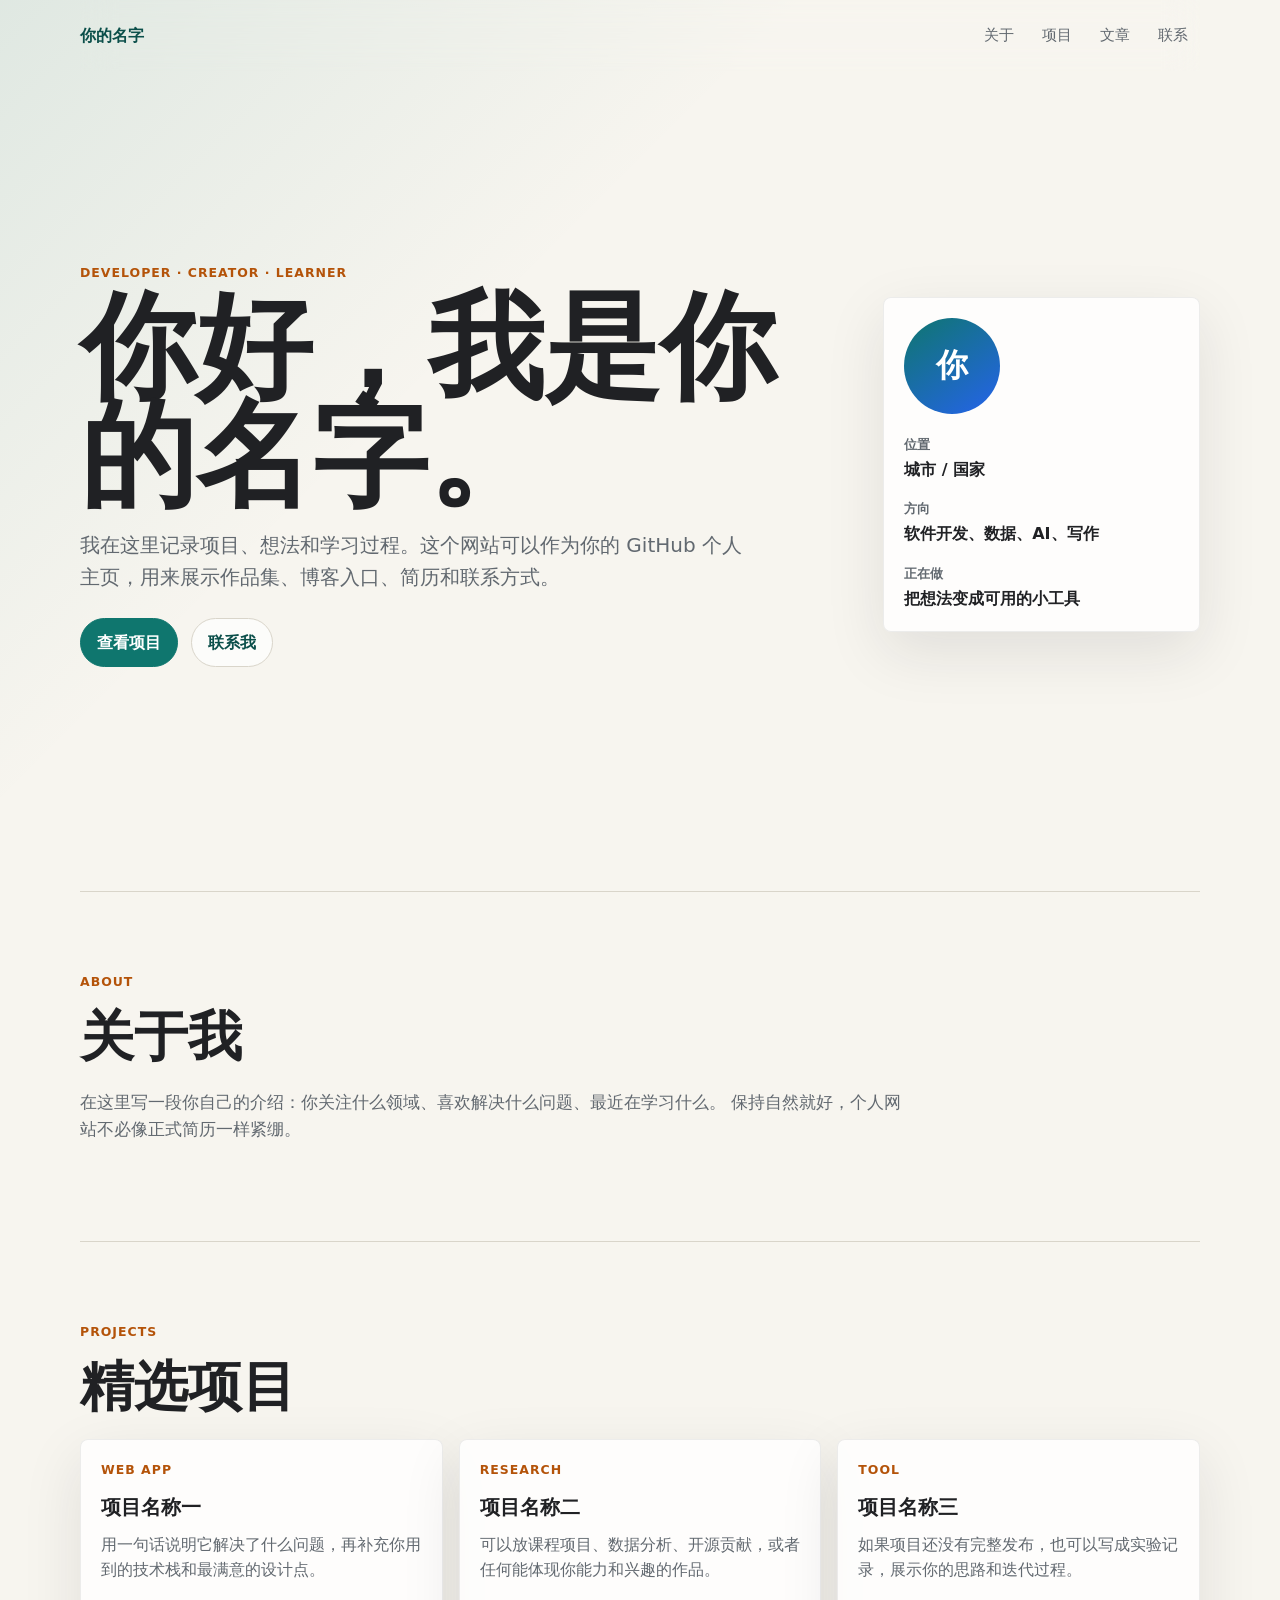
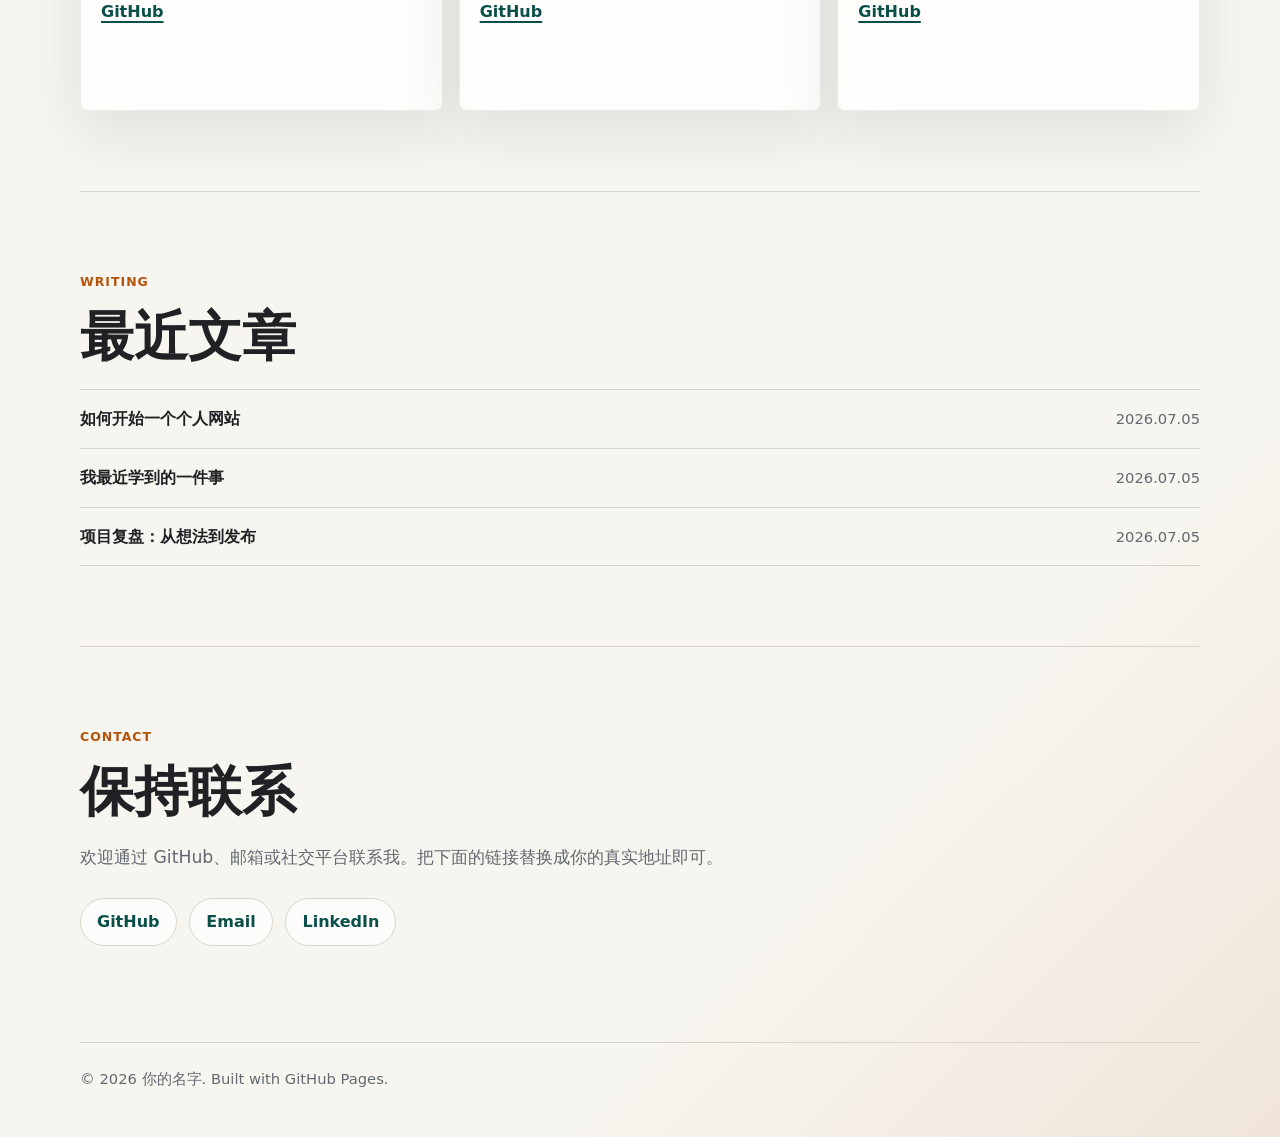
==== index.html @ 708ce667 "Initial GitHub Pages site" ====
<!doctype html>
<html lang="zh-CN">
  <head>
    <meta charset="utf-8" />
    <meta name="viewport" content="width=device-width, initial-scale=1" />
    <title>个人主页 | GitHub Pages</title>
    <meta
      name="description"
      content="一个简洁、响应式的个人 GitHub Pages 网站模板。"
    />
    <link rel="stylesheet" href="styles.css" />
  </head>
  <body>
    <header class="site-header">
      <a class="brand" href="#home">你的名字</a>
      <nav class="nav" aria-label="主导航">
        <a href="#about">关于</a>
        <a href="#projects">项目</a>
        <a href="#writing">文章</a>
        <a href="#contact">联系</a>
      </nav>
    </header>

    <main id="home">
      <section class="hero" aria-labelledby="hero-title">
        <div class="hero-copy">
          <p class="eyebrow">Developer · Creator · Learner</p>
          <h1 id="hero-title">你好，我是你的名字。</h1>
          <p class="lede">
            我在这里记录项目、想法和学习过程。这个网站可以作为你的 GitHub
            个人主页，用来展示作品集、博客入口、简历和联系方式。
          </p>
          <div class="hero-actions">
            <a class="button primary" href="#projects">查看项目</a>
            <a class="button secondary" href="#contact">联系我</a>
          </div>
        </div>
        <div class="profile-panel" aria-label="个人简介摘要">
          <div class="avatar" aria-hidden="true">你</div>
          <dl>
            <div>
              <dt>位置</dt>
              <dd>城市 / 国家</dd>
            </div>
            <div>
              <dt>方向</dt>
              <dd>软件开发、数据、AI、写作</dd>
            </div>
            <div>
              <dt>正在做</dt>
              <dd>把想法变成可用的小工具</dd>
            </div>
          </dl>
        </div>
      </section>

      <section id="about" class="section">
        <div class="section-heading">
          <p class="eyebrow">About</p>
          <h2>关于我</h2>
        </div>
        <p class="section-text">
          在这里写一段你自己的介绍：你关注什么领域、喜欢解决什么问题、最近在学习什么。
          保持自然就好，个人网站不必像正式简历一样紧绷。
        </p>
      </section>

      <section id="projects" class="section">
        <div class="section-heading">
          <p class="eyebrow">Projects</p>
          <h2>精选项目</h2>
        </div>
        <div class="project-grid">
          <article class="project-card">
            <p class="tag">Web App</p>
            <h3>项目名称一</h3>
            <p>
              用一句话说明它解决了什么问题，再补充你用到的技术栈和最满意的设计点。
            </p>
            <a href="https://github.com/" target="_blank" rel="noreferrer">GitHub</a>
          </article>
          <article class="project-card">
            <p class="tag">Research</p>
            <h3>项目名称二</h3>
            <p>
              可以放课程项目、数据分析、开源贡献，或者任何能体现你能力和兴趣的作品。
            </p>
            <a href="https://github.com/" target="_blank" rel="noreferrer">GitHub</a>
          </article>
          <article class="project-card">
            <p class="tag">Tool</p>
            <h3>项目名称三</h3>
            <p>
              如果项目还没有完整发布，也可以写成实验记录，展示你的思路和迭代过程。
            </p>
            <a href="https://github.com/" target="_blank" rel="noreferrer">GitHub</a>
          </article>
        </div>
      </section>

      <section id="writing" class="section">
        <div class="section-heading">
          <p class="eyebrow">Writing</p>
          <h2>最近文章</h2>
        </div>
        <div class="writing-list">
          <a href="#">
            <span>如何开始一个个人网站</span>
            <time datetime="2026-07-05">2026.07.05</time>
          </a>
          <a href="#">
            <span>我最近学到的一件事</span>
            <time datetime="2026-07-05">2026.07.05</time>
          </a>
          <a href="#">
            <span>项目复盘：从想法到发布</span>
            <time datetime="2026-07-05">2026.07.05</time>
          </a>
        </div>
      </section>

      <section id="contact" class="section contact-section">
        <div class="section-heading">
          <p class="eyebrow">Contact</p>
          <h2>保持联系</h2>
        </div>
        <p class="section-text">
          欢迎通过 GitHub、邮箱或社交平台联系我。把下面的链接替换成你的真实地址即可。
        </p>
        <div class="contact-links">
          <a href="https://github.com/" target="_blank" rel="noreferrer">GitHub</a>
          <a href="mailto:hello@example.com">Email</a>
          <a href="https://www.linkedin.com/" target="_blank" rel="noreferrer">LinkedIn</a>
        </div>
      </section>
    </main>

    <footer class="site-footer">
      <p>© 2026 你的名字. Built with GitHub Pages.</p>
    </footer>
  </body>
</html>
---- styles.css ----
:root {
  color-scheme: light;
  --bg: #f7f5ef;
  --surface: #ffffff;
  --text: #202124;
  --muted: #626970;
  --line: #d9d5ca;
  --accent: #0f766e;
  --accent-strong: #0b4f4a;
  --warm: #b45309;
  --shadow: 0 20px 60px rgba(32, 33, 36, 0.1);
}

* {
  box-sizing: border-box;
}

html {
  scroll-behavior: smooth;
}

body {
  margin: 0;
  background:
    linear-gradient(135deg, rgba(15, 118, 110, 0.1), transparent 36rem),
    linear-gradient(315deg, rgba(180, 83, 9, 0.1), transparent 32rem),
    var(--bg);
  color: var(--text);
  font-family:
    Inter, ui-sans-serif, system-ui, -apple-system, BlinkMacSystemFont, "Segoe UI",
    sans-serif;
  line-height: 1.6;
}

a {
  color: inherit;
}

.site-header {
  position: sticky;
  top: 0;
  z-index: 10;
  display: flex;
  align-items: center;
  justify-content: space-between;
  gap: 1.5rem;
  width: min(1120px, calc(100% - 2rem));
  margin: 0 auto;
  padding: 1rem 0;
  backdrop-filter: blur(16px);
}

.brand {
  color: var(--accent-strong);
  font-weight: 800;
  text-decoration: none;
}

.nav {
  display: flex;
  flex-wrap: wrap;
  justify-content: flex-end;
  gap: 0.25rem;
}

.nav a {
  border-radius: 999px;
  color: var(--muted);
  font-size: 0.95rem;
  padding: 0.45rem 0.75rem;
  text-decoration: none;
}

.nav a:hover {
  background: rgba(15, 118, 110, 0.1);
  color: var(--accent-strong);
}

main {
  width: min(1120px, calc(100% - 2rem));
  margin: 0 auto;
}

.hero {
  display: grid;
  grid-template-columns: minmax(0, 1.4fr) minmax(280px, 0.6fr);
  gap: clamp(2rem, 5vw, 4rem);
  align-items: center;
  min-height: calc(100vh - 5rem);
  padding: 3rem 0 5rem;
}

.eyebrow,
.tag {
  margin: 0 0 0.65rem;
  color: var(--warm);
  font-size: 0.78rem;
  font-weight: 800;
  letter-spacing: 0.08em;
  text-transform: uppercase;
}

h1,
h2,
h3,
p {
  margin-top: 0;
}

h1 {
  max-width: 10ch;
  margin-bottom: 1.25rem;
  font-size: clamp(3.25rem, 12vw, 7.25rem);
  line-height: 0.93;
}

h2 {
  margin-bottom: 0;
  font-size: clamp(2rem, 5vw, 3.4rem);
  line-height: 1.05;
}

h3 {
  margin-bottom: 0.55rem;
  font-size: 1.25rem;
}

.lede {
  max-width: 42rem;
  color: var(--muted);
  font-size: clamp(1.05rem, 2vw, 1.25rem);
}

.hero-actions,
.contact-links {
  display: flex;
  flex-wrap: wrap;
  gap: 0.8rem;
  margin-top: 1.6rem;
}

.button,
.contact-links a {
  display: inline-flex;
  align-items: center;
  justify-content: center;
  min-height: 2.75rem;
  border: 1px solid var(--line);
  border-radius: 999px;
  padding: 0.65rem 1rem;
  font-weight: 750;
  text-decoration: none;
}

.button.primary {
  border-color: var(--accent);
  background: var(--accent);
  color: #ffffff;
}

.button.secondary,
.contact-links a {
  background: rgba(255, 255, 255, 0.7);
  color: var(--accent-strong);
}

.profile-panel,
.project-card {
  border: 1px solid rgba(32, 33, 36, 0.08);
  border-radius: 8px;
  background: rgba(255, 255, 255, 0.82);
  box-shadow: var(--shadow);
}

.profile-panel {
  padding: 1.25rem;
}

.avatar {
  display: grid;
  place-items: center;
  width: 6rem;
  height: 6rem;
  margin-bottom: 1.25rem;
  border-radius: 50%;
  background: linear-gradient(145deg, var(--accent), #2563eb);
  color: #ffffff;
  font-size: 2rem;
  font-weight: 900;
}

dl {
  display: grid;
  gap: 1rem;
  margin: 0;
}

dt {
  color: var(--muted);
  font-size: 0.82rem;
  font-weight: 750;
}

dd {
  margin: 0.12rem 0 0;
  font-weight: 700;
}

.section {
  padding: 5rem 0;
  border-top: 1px solid var(--line);
}

.section-heading {
  display: grid;
  gap: 0.35rem;
  margin-bottom: 1.5rem;
}

.section-text {
  max-width: 52rem;
  color: var(--muted);
  font-size: 1.08rem;
}

.project-grid {
  display: grid;
  grid-template-columns: repeat(3, minmax(0, 1fr));
  gap: 1rem;
}

.project-card {
  min-height: 17rem;
  padding: 1.25rem;
}

.project-card p:not(.tag) {
  color: var(--muted);
}

.project-card a {
  color: var(--accent-strong);
  font-weight: 800;
  text-decoration-thickness: 0.12em;
  text-underline-offset: 0.22em;
}

.writing-list {
  display: grid;
  border-top: 1px solid var(--line);
}

.writing-list a {
  display: flex;
  align-items: center;
  justify-content: space-between;
  gap: 1rem;
  border-bottom: 1px solid var(--line);
  padding: 1rem 0;
  text-decoration: none;
}

.writing-list span {
  font-weight: 800;
}

time {
  flex: 0 0 auto;
  color: var(--muted);
  font-size: 0.92rem;
}

.contact-section {
  padding-bottom: 6rem;
}

.site-footer {
  width: min(1120px, calc(100% - 2rem));
  margin: 0 auto;
  border-top: 1px solid var(--line);
  padding: 1.5rem 0 2rem;
  color: var(--muted);
  font-size: 0.92rem;
}

@media (max-width: 820px) {
  .site-header {
    align-items: flex-start;
    flex-direction: column;
    gap: 0.6rem;
  }

  .nav {
    justify-content: flex-start;
  }

  .hero {
    grid-template-columns: 1fr;
    min-height: auto;
    padding-top: 2rem;
  }

  h1 {
    max-width: 9ch;
  }

  .project-grid {
    grid-template-columns: 1fr;
  }

  .writing-list a {
    align-items: flex-start;
    flex-direction: column;
    gap: 0.25rem;
  }
}
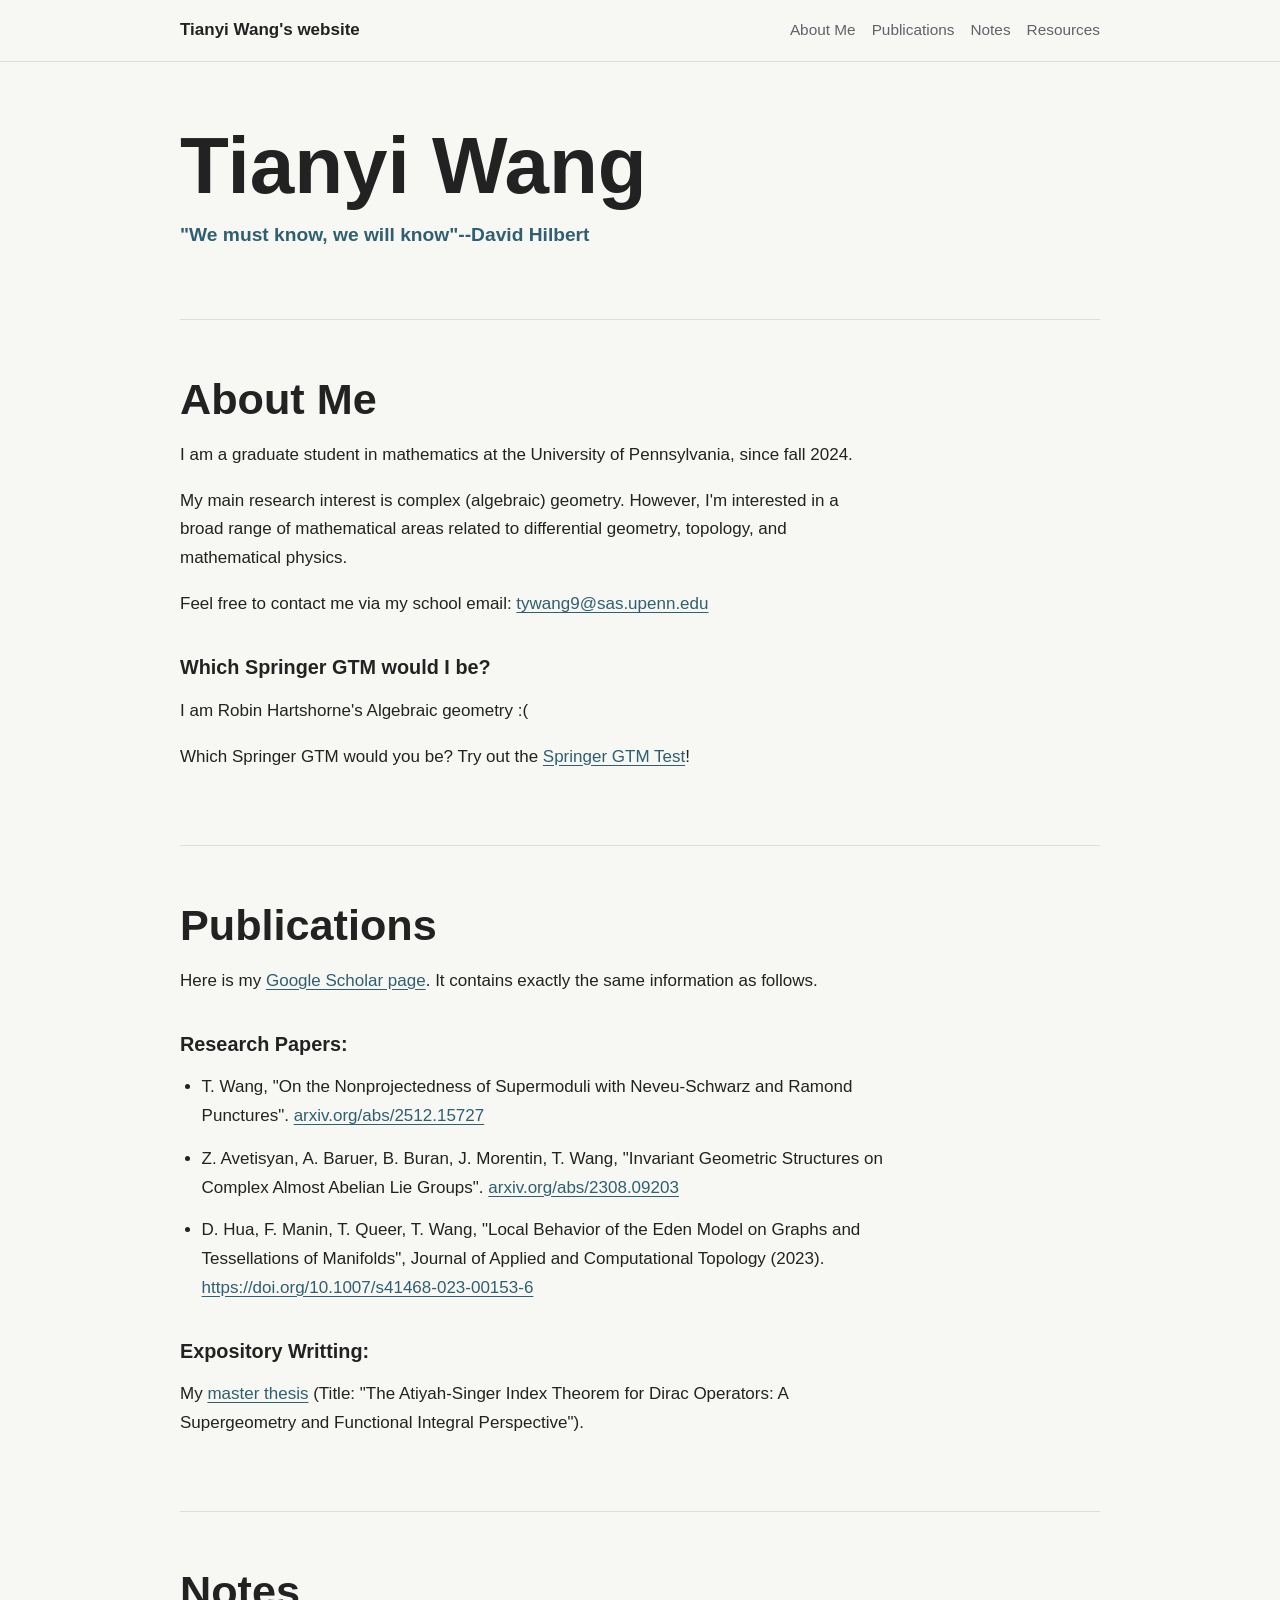
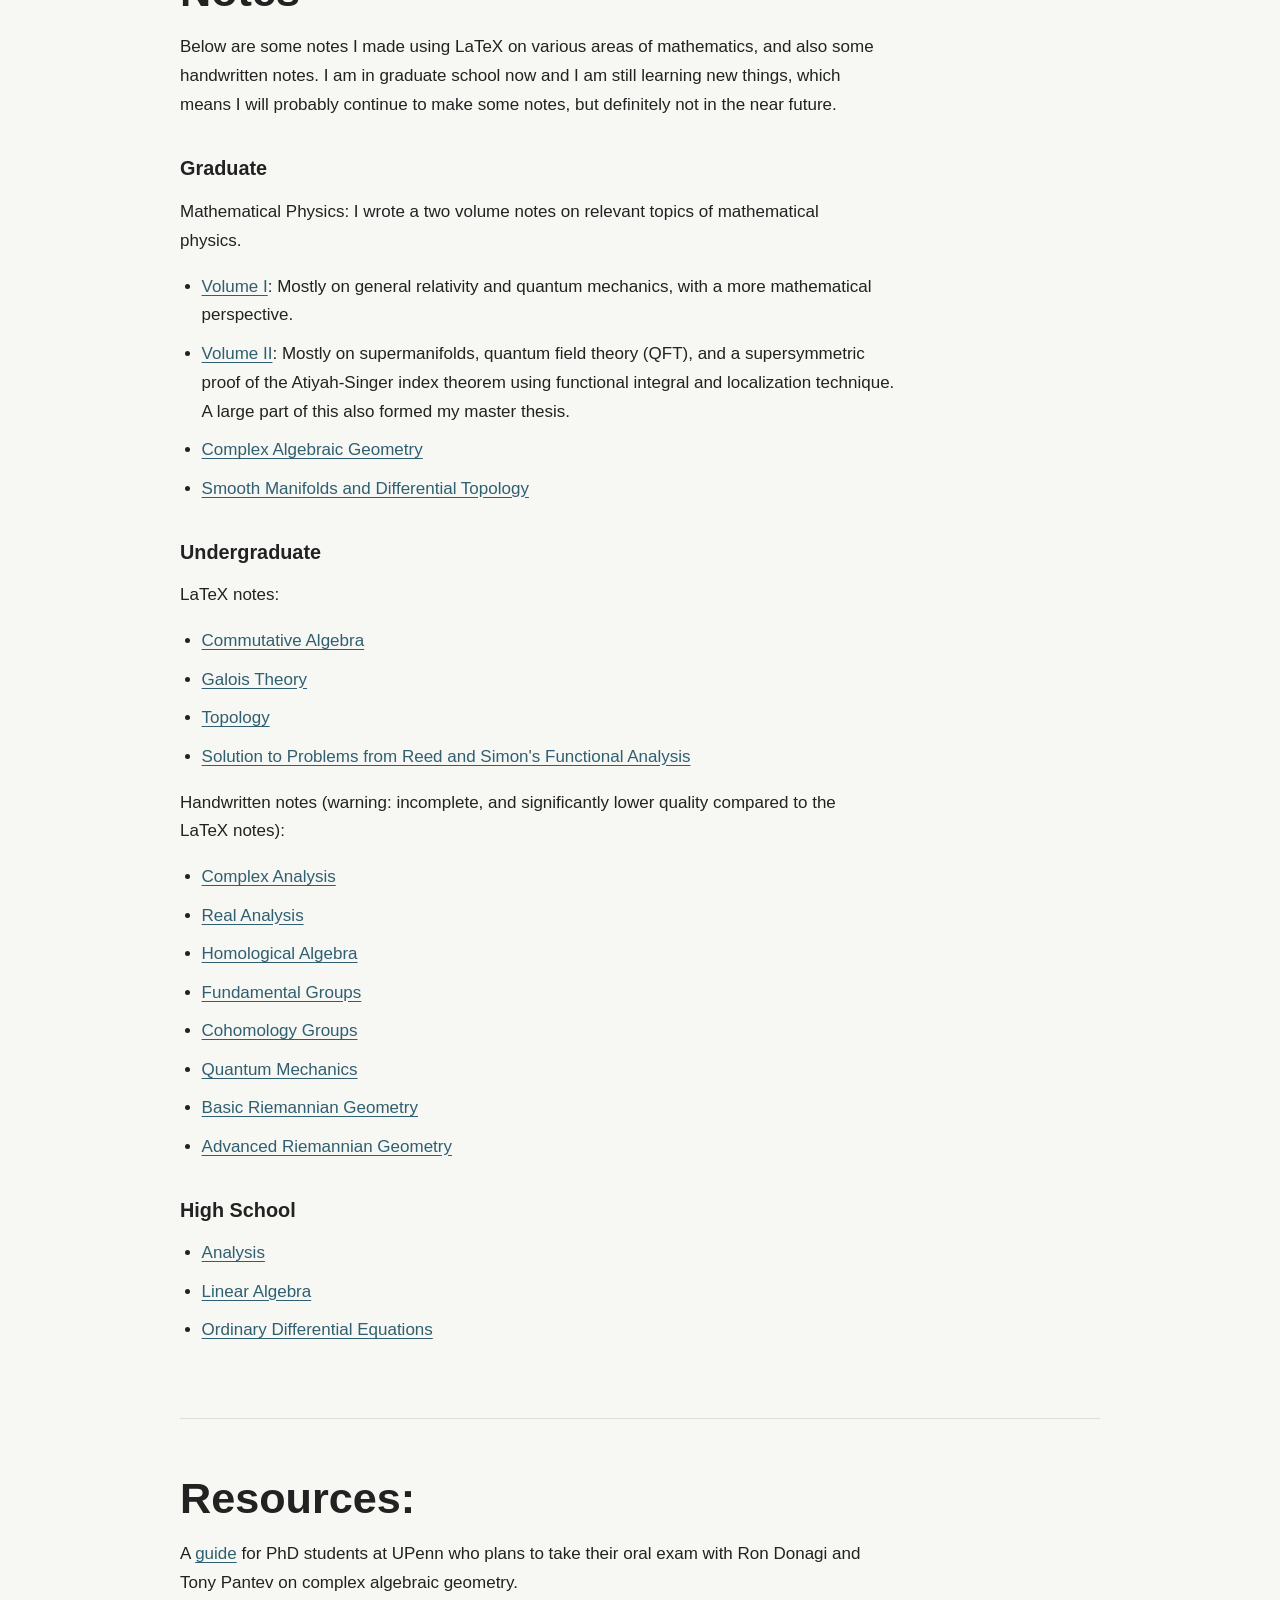
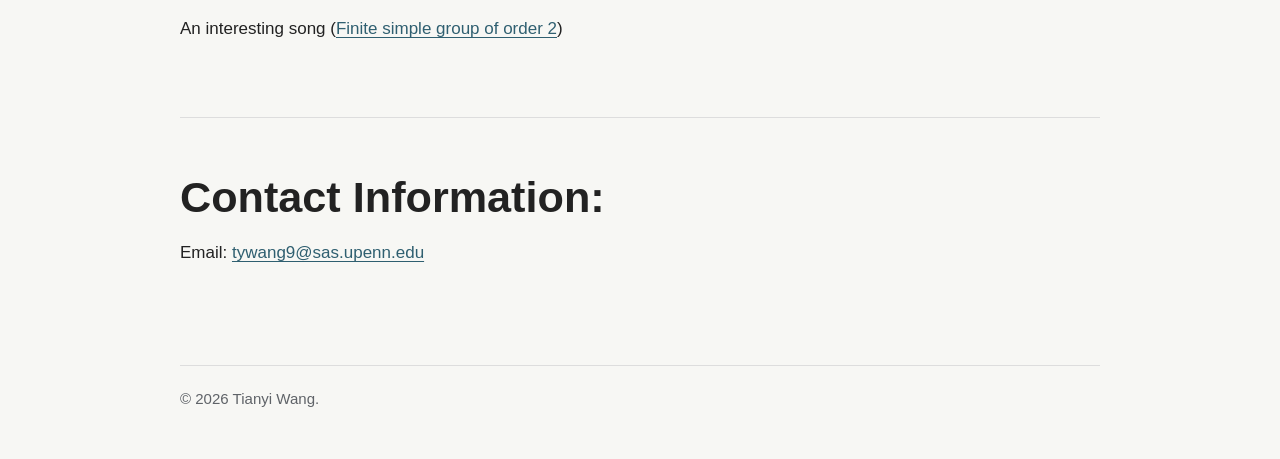
==== commit ab04548a: "Migrate Google Site content" ====
--- a/index.html
+++ b/index.html
@@ -1,142 +1,182 @@
 <!doctype html>
-<html lang="zh-CN">
+<html lang="en">
   <head>
     <meta charset="utf-8" />
     <meta name="viewport" content="width=device-width, initial-scale=1" />
-    <title>个人主页 | GitHub Pages</title>
+    <title>Tianyi Wang's website</title>
     <meta
       name="description"
-      content="一个简洁、响应式的个人 GitHub Pages 网站模板。"
+      content="Tianyi Wang's academic website."
     />
     <link rel="stylesheet" href="styles.css" />
   </head>
   <body>
     <header class="site-header">
-      <a class="brand" href="#home">你的名字</a>
-      <nav class="nav" aria-label="主导航">
-        <a href="#about">关于</a>
-        <a href="#projects">项目</a>
-        <a href="#writing">文章</a>
-        <a href="#contact">联系</a>
+      <a class="brand" href="#home">Tianyi Wang's website</a>
+      <nav class="nav" aria-label="Main navigation">
+        <a href="#about-me">About Me</a>
+        <a href="#publications">Publications</a>
+        <a href="#notes">Notes</a>
+        <a href="#resources">Resources</a>
       </nav>
     </header>
 
     <main id="home">
-      <section class="hero" aria-labelledby="hero-title">
-        <div class="hero-copy">
-          <p class="eyebrow">Developer · Creator · Learner</p>
-          <h1 id="hero-title">你好，我是你的名字。</h1>
-          <p class="lede">
-            我在这里记录项目、想法和学习过程。这个网站可以作为你的 GitHub
-            个人主页，用来展示作品集、博客入口、简历和联系方式。
-          </p>
-          <div class="hero-actions">
-            <a class="button primary" href="#projects">查看项目</a>
-            <a class="button secondary" href="#contact">联系我</a>
-          </div>
-        </div>
-        <div class="profile-panel" aria-label="个人简介摘要">
-          <div class="avatar" aria-hidden="true">你</div>
-          <dl>
-            <div>
-              <dt>位置</dt>
-              <dd>城市 / 国家</dd>
-            </div>
-            <div>
-              <dt>方向</dt>
-              <dd>软件开发、数据、AI、写作</dd>
-            </div>
-            <div>
-              <dt>正在做</dt>
-              <dd>把想法变成可用的小工具</dd>
-            </div>
-          </dl>
-        </div>
+      <section class="intro">
+        <h1>Tianyi Wang</h1>
+        <p class="quote">"We must know, we will know"--David Hilbert</p>
       </section>
 
-      <section id="about" class="section">
-        <div class="section-heading">
-          <p class="eyebrow">About</p>
-          <h2>关于我</h2>
-        </div>
-        <p class="section-text">
-          在这里写一段你自己的介绍：你关注什么领域、喜欢解决什么问题、最近在学习什么。
-          保持自然就好，个人网站不必像正式简历一样紧绷。
+      <section id="about-me" class="section">
+        <h2>About Me</h2>
+        <p>
+          I am a graduate student in mathematics at the University of
+          Pennsylvania, since fall 2024.
+        </p>
+        <p>
+          My main research interest is complex (algebraic) geometry. However,
+          I'm interested in a broad range of mathematical areas related to
+          differential geometry, topology, and mathematical physics.
+        </p>
+        <p>
+          Feel free to contact me via my school email:
+          <a href="mailto:tywang9@sas.upenn.edu">tywang9@sas.upenn.edu</a>
+        </p>
+
+        <h3>Which Springer GTM would I be?</h3>
+        <p>I am Robin Hartshorne's Algebraic geometry :(</p>
+        <p>
+          Which Springer GTM would you be? Try out the
+          <a href="https://math.jhu.edu/~savitt/GTM.html" target="_blank" rel="noreferrer">Springer GTM Test</a>!
         </p>
       </section>
 
-      <section id="projects" class="section">
-        <div class="section-heading">
-          <p class="eyebrow">Projects</p>
-          <h2>精选项目</h2>
-        </div>
-        <div class="project-grid">
-          <article class="project-card">
-            <p class="tag">Web App</p>
-            <h3>项目名称一</h3>
-            <p>
-              用一句话说明它解决了什么问题，再补充你用到的技术栈和最满意的设计点。
-            </p>
-            <a href="https://github.com/" target="_blank" rel="noreferrer">GitHub</a>
-          </article>
-          <article class="project-card">
-            <p class="tag">Research</p>
-            <h3>项目名称二</h3>
-            <p>
-              可以放课程项目、数据分析、开源贡献，或者任何能体现你能力和兴趣的作品。
-            </p>
-            <a href="https://github.com/" target="_blank" rel="noreferrer">GitHub</a>
-          </article>
-          <article class="project-card">
-            <p class="tag">Tool</p>
-            <h3>项目名称三</h3>
-            <p>
-              如果项目还没有完整发布，也可以写成实验记录，展示你的思路和迭代过程。
-            </p>
-            <a href="https://github.com/" target="_blank" rel="noreferrer">GitHub</a>
-          </article>
-        </div>
+      <section id="publications" class="section">
+        <h2>Publications</h2>
+        <p>
+          Here is my
+          <a href="https://scholar.google.co.uk/citations?hl=en&user=84svzwEAAAAJ&view_op=list_works&gmla=AFix5MYh0iCfLg8Pz-vdYxTahmrRDMb_1uaSt-c655uAK-3VF21x9kU-ruagz3Qpng_AXaycxEXUGRQoW6rIzkxbvWcRbX8q6XTKzQ" target="_blank" rel="noreferrer">Google Scholar page</a>.
+          It contains exactly the same information as follows.
+        </p>
+
+        <h3>Research Papers:</h3>
+        <ul class="publication-list">
+          <li>
+            T. Wang, "On the Nonprojectedness of Supermoduli with
+            Neveu-Schwarz and Ramond Punctures".
+            <a href="https://arxiv.org/abs/2512.15727" target="_blank" rel="noreferrer">arxiv.org/abs/2512.15727</a>
+          </li>
+          <li>
+            Z. Avetisyan, A. Baruer, B. Buran, J. Morentin, T. Wang,
+            "Invariant Geometric Structures on Complex Almost Abelian Lie
+            Groups".
+            <a href="https://arxiv.org/abs/2308.09203" target="_blank" rel="noreferrer">arxiv.org/abs/2308.09203</a>
+          </li>
+          <li>
+            D. Hua, F. Manin, T. Queer, T. Wang, "Local Behavior of the Eden
+            Model on Graphs and Tessellations of Manifolds", Journal of Applied
+            and Computational Topology (2023).
+            <a href="https://doi.org/10.1007/s41468-023-00153-6" target="_blank" rel="noreferrer">https://doi.org/10.1007/s41468-023-00153-6</a>
+          </li>
+        </ul>
+
+        <h3>Expository Writting:</h3>
+        <p>
+          My
+          <a href="https://drive.google.com/file/d/1Pi1656WNAoaz1kFE442OzOb8KSbhVOpn/view?usp=sharing" target="_blank" rel="noreferrer">master thesis</a>
+          (Title: "The Atiyah-Singer Index Theorem for Dirac Operators: A
+          Supergeometry and Functional Integral Perspective").
+        </p>
       </section>
 
-      <section id="writing" class="section">
-        <div class="section-heading">
-          <p class="eyebrow">Writing</p>
-          <h2>最近文章</h2>
-        </div>
-        <div class="writing-list">
-          <a href="#">
-            <span>如何开始一个个人网站</span>
-            <time datetime="2026-07-05">2026.07.05</time>
-          </a>
-          <a href="#">
-            <span>我最近学到的一件事</span>
-            <time datetime="2026-07-05">2026.07.05</time>
-          </a>
-          <a href="#">
-            <span>项目复盘：从想法到发布</span>
-            <time datetime="2026-07-05">2026.07.05</time>
-          </a>
-        </div>
+      <section id="notes" class="section">
+        <h2>Notes</h2>
+        <p>
+          Below are some notes I made using LaTeX on various areas of
+          mathematics, and also some handwritten notes. I am in graduate school
+          now and I am still learning new things, which means I will probably
+          continue to make some notes, but definitely not in the near future.
+        </p>
+
+        <h3>Graduate</h3>
+        <p>
+          Mathematical Physics: I wrote a two volume notes on relevant topics
+          of mathematical physics.
+        </p>
+        <ul>
+          <li>
+            <a href="https://drive.google.com/file/d/1V4ZUv7ATD-bBB-f2REYpT0gpWGbdazSu/view?usp=sharing" target="_blank" rel="noreferrer">Volume I</a>:
+            Mostly on general relativity and quantum mechanics, with a more
+            mathematical perspective.
+          </li>
+          <li>
+            <a href="https://drive.google.com/file/d/1O6NHu1EbOljXppW2fo2yBFBatajG95dR/view?usp=sharing" target="_blank" rel="noreferrer">Volume II</a>:
+            Mostly on supermanifolds, quantum field theory (QFT), and a
+            supersymmetric proof of the Atiyah-Singer index theorem using
+            functional integral and localization technique. A large part of
+            this also formed my master thesis.
+          </li>
+          <li>
+            <a href="https://drive.google.com/file/d/11THbLBRabpWn-z8A4U-XsaNV4ixsrMQj/view?usp=sharing" target="_blank" rel="noreferrer">Complex Algebraic Geometry</a>
+          </li>
+          <li>
+            <a href="https://drive.google.com/file/d/1CTdPs202FHgcrSz7LVkIkRbwPF2RGDJv/view?usp=sharing" target="_blank" rel="noreferrer">Smooth Manifolds and Differential Topology</a>
+          </li>
+        </ul>
+
+        <h3>Undergraduate</h3>
+        <p>LaTeX notes:</p>
+        <ul>
+          <li><a href="https://drive.google.com/file/d/1c7gCq_XkL7ybjNN82xIchQfiH0Xty11E/view?usp=sharing" target="_blank" rel="noreferrer">Commutative Algebra</a></li>
+          <li><a href="https://drive.google.com/file/d/1mpC3351XuQ8Yrhq7a6ueKvIB401HGjPG/view?usp=drive_link" target="_blank" rel="noreferrer">Galois Theory</a></li>
+          <li><a href="https://drive.google.com/file/d/13aaFoG5xBD9Q8axxGTjDv6AcOsHyuHnA/view?usp=drive_link" target="_blank" rel="noreferrer">Topology</a></li>
+          <li><a href="https://drive.google.com/file/d/1ANp-5PQVVGMV-Up04VG9D8eQD6KMvtQ2/view?usp=drive_link" target="_blank" rel="noreferrer">Solution to Problems from Reed and Simon's Functional Analysis</a></li>
+        </ul>
+        <p>
+          Handwritten notes (warning: incomplete, and significantly lower
+          quality compared to the LaTeX notes):
+        </p>
+        <ul>
+          <li><a href="https://drive.google.com/file/d/1QkokLjboHJrLpppVrHHdW_Hs2RX4wR3u/view?usp=sharing" target="_blank" rel="noreferrer">Complex Analysis</a></li>
+          <li><a href="https://drive.google.com/file/d/1doRWCE0K3PHVo6TSR5T9LJKlb2hYIPH7/view?usp=sharing" target="_blank" rel="noreferrer">Real Analysis</a></li>
+          <li><a href="https://drive.google.com/file/d/11tdPbdyF6qPjw9C888S7l2EFoMNmMVyC/view?usp=sharing" target="_blank" rel="noreferrer">Homological Algebra</a></li>
+          <li><a href="https://drive.google.com/file/d/1Imb0Sz5SSH1enw441pWsmljX26n2h1cU/view?usp=sharing" target="_blank" rel="noreferrer">Fundamental Groups</a></li>
+          <li><a href="https://drive.google.com/file/d/1100Jn5ZK-VAaJTt1sz_EFiOdcg-AmYU4/view?usp=sharing" target="_blank" rel="noreferrer">Cohomology Groups</a></li>
+          <li><a href="https://drive.google.com/file/d/1G-uzbThSof62sqkygnRd3yHjpwZ0F_D7/view?usp=sharing" target="_blank" rel="noreferrer">Quantum Mechanics</a></li>
+          <li><a href="https://drive.google.com/file/d/1_l-54GzIzS0MGQ_rfCuo5vUL3yW6cWA1/view?usp=sharing" target="_blank" rel="noreferrer">Basic Riemannian Geometry</a></li>
+          <li><a href="https://drive.google.com/file/d/1hhS2N68kiQh5rMnXHAzYipAn9a6qfTym/view?usp=sharing" target="_blank" rel="noreferrer">Advanced Riemannian Geometry</a></li>
+        </ul>
+
+        <h3>High School</h3>
+        <ul>
+          <li><a href="https://drive.google.com/file/d/1nt5zwahEola-EoupC0BTQJXXpcF3P46-/view?usp=drive_link" target="_blank" rel="noreferrer">Analysis</a></li>
+          <li><a href="https://drive.google.com/file/d/18OXU0G7BsrTeVfA7H1JJRxA-s_ViRo1A/view?usp=drive_link" target="_blank" rel="noreferrer">Linear Algebra</a></li>
+          <li><a href="https://drive.google.com/file/d/16NrvIDSRBeO4lhwzUH34S3r7JnYGs5wy/view?usp=drive_link" target="_blank" rel="noreferrer">Ordinary Differential Equations</a></li>
+        </ul>
+      </section>
+
+      <section id="resources" class="section">
+        <h2>Resources:</h2>
+        <p>
+          A
+          <a href="https://sites.google.com/view/tianyi-wang/cag" target="_blank" rel="noreferrer">guide</a>
+          for PhD students at UPenn who plans to take their oral exam with Ron
+          Donagi and Tony Pantev on complex algebraic geometry.
+        </p>
+        <p>
+          An interesting song
+          (<a href="https://www.youtube.com/watch?v=BipvGD-LCjU" target="_blank" rel="noreferrer">Finite simple group of order 2</a>)
+        </p>
       </section>
 
       <section id="contact" class="section contact-section">
-        <div class="section-heading">
-          <p class="eyebrow">Contact</p>
-          <h2>保持联系</h2>
-        </div>
-        <p class="section-text">
-          欢迎通过 GitHub、邮箱或社交平台联系我。把下面的链接替换成你的真实地址即可。
-        </p>
-        <div class="contact-links">
-          <a href="https://github.com/" target="_blank" rel="noreferrer">GitHub</a>
-          <a href="mailto:hello@example.com">Email</a>
-          <a href="https://www.linkedin.com/" target="_blank" rel="noreferrer">LinkedIn</a>
-        </div>
+        <h2>Contact Information:</h2>
+        <p>Email: <a href="mailto:tywang9@sas.upenn.edu">tywang9@sas.upenn.edu</a></p>
       </section>
     </main>
 
     <footer class="site-footer">
-      <p>© 2026 你的名字. Built with GitHub Pages.</p>
+      <p>© 2026 Tianyi Wang.</p>
     </footer>
   </body>
 </html>
--- a/styles.css
+++ b/styles.css
@@ -1,14 +1,12 @@
 :root {
   color-scheme: light;
-  --bg: #f7f5ef;
+  --bg: #f7f7f4;
   --surface: #ffffff;
-  --text: #202124;
-  --muted: #626970;
-  --line: #d9d5ca;
-  --accent: #0f766e;
-  --accent-strong: #0b4f4a;
-  --warm: #b45309;
-  --shadow: 0 20px 60px rgba(32, 33, 36, 0.1);
+  --text: #222222;
+  --muted: #5f6368;
+  --line: #dddddd;
+  --accent: #2f5f70;
+  --accent-soft: #eef5f7;
 }
 
 * {
@@ -21,19 +19,18 @@
 
 body {
   margin: 0;
-  background:
-    linear-gradient(135deg, rgba(15, 118, 110, 0.1), transparent 36rem),
-    linear-gradient(315deg, rgba(180, 83, 9, 0.1), transparent 32rem),
-    var(--bg);
+  background: var(--bg);
   color: var(--text);
   font-family:
-    Inter, ui-sans-serif, system-ui, -apple-system, BlinkMacSystemFont, "Segoe UI",
-    sans-serif;
-  line-height: 1.6;
+    Arial, Helvetica, ui-sans-serif, system-ui, -apple-system, BlinkMacSystemFont,
+    "Segoe UI", sans-serif;
+  font-size: 17px;
+  line-height: 1.7;
 }
 
 a {
-  color: inherit;
+  color: var(--accent);
+  text-underline-offset: 0.2em;
 }
 
 .site-header {
@@ -43,61 +40,43 @@
   display: flex;
   align-items: center;
   justify-content: space-between;
-  gap: 1.5rem;
-  width: min(1120px, calc(100% - 2rem));
-  margin: 0 auto;
-  padding: 1rem 0;
-  backdrop-filter: blur(16px);
+  gap: 1rem;
+  border-bottom: 1px solid var(--line);
+  background: rgba(247, 247, 244, 0.94);
+  padding: 1rem max(1rem, calc((100vw - 920px) / 2));
+  backdrop-filter: blur(12px);
 }
 
 .brand {
-  color: var(--accent-strong);
-  font-weight: 800;
+  color: var(--text);
+  font-weight: 700;
   text-decoration: none;
 }
 
 .nav {
   display: flex;
   flex-wrap: wrap;
+  gap: 0.35rem 1rem;
   justify-content: flex-end;
-  gap: 0.25rem;
 }
 
 .nav a {
-  border-radius: 999px;
   color: var(--muted);
-  font-size: 0.95rem;
-  padding: 0.45rem 0.75rem;
+  font-size: 0.96rem;
   text-decoration: none;
 }
 
 .nav a:hover {
-  background: rgba(15, 118, 110, 0.1);
-  color: var(--accent-strong);
+  color: var(--accent);
 }
 
 main {
-  width: min(1120px, calc(100% - 2rem));
+  width: min(920px, calc(100% - 2rem));
   margin: 0 auto;
 }
 
-.hero {
-  display: grid;
-  grid-template-columns: minmax(0, 1.4fr) minmax(280px, 0.6fr);
-  gap: clamp(2rem, 5vw, 4rem);
-  align-items: center;
-  min-height: calc(100vh - 5rem);
-  padding: 3rem 0 5rem;
-}
-
-.eyebrow,
-.tag {
-  margin: 0 0 0.65rem;
-  color: var(--warm);
-  font-size: 0.78rem;
-  font-weight: 800;
-  letter-spacing: 0.08em;
-  text-transform: uppercase;
+.intro {
+  padding: 4rem 0 3rem;
 }
 
 h1,
@@ -108,209 +87,77 @@
 }
 
 h1 {
-  max-width: 10ch;
-  margin-bottom: 1.25rem;
-  font-size: clamp(3.25rem, 12vw, 7.25rem);
-  line-height: 0.93;
+  margin-bottom: 0.8rem;
+  font-size: clamp(2.8rem, 9vw, 5rem);
+  line-height: 1;
 }
 
 h2 {
-  margin-bottom: 0;
-  font-size: clamp(2rem, 5vw, 3.4rem);
-  line-height: 1.05;
+  margin-bottom: 1.1rem;
+  font-size: clamp(1.9rem, 5vw, 2.7rem);
+  line-height: 1.1;
 }
 
 h3 {
-  margin-bottom: 0.55rem;
-  font-size: 1.25rem;
+  margin: 2rem 0 0.75rem;
+  font-size: 1.24rem;
 }
 
-.lede {
-  max-width: 42rem;
-  color: var(--muted);
-  font-size: clamp(1.05rem, 2vw, 1.25rem);
-}
-
-.hero-actions,
-.contact-links {
-  display: flex;
-  flex-wrap: wrap;
-  gap: 0.8rem;
-  margin-top: 1.6rem;
-}
-
-.button,
-.contact-links a {
-  display: inline-flex;
-  align-items: center;
-  justify-content: center;
-  min-height: 2.75rem;
-  border: 1px solid var(--line);
-  border-radius: 999px;
-  padding: 0.65rem 1rem;
-  font-weight: 750;
-  text-decoration: none;
-}
-
-.button.primary {
-  border-color: var(--accent);
-  background: var(--accent);
-  color: #ffffff;
-}
-
-.button.secondary,
-.contact-links a {
-  background: rgba(255, 255, 255, 0.7);
-  color: var(--accent-strong);
-}
-
-.profile-panel,
-.project-card {
-  border: 1px solid rgba(32, 33, 36, 0.08);
-  border-radius: 8px;
-  background: rgba(255, 255, 255, 0.82);
-  box-shadow: var(--shadow);
-}
-
-.profile-panel {
-  padding: 1.25rem;
-}
-
-.avatar {
-  display: grid;
-  place-items: center;
-  width: 6rem;
-  height: 6rem;
-  margin-bottom: 1.25rem;
-  border-radius: 50%;
-  background: linear-gradient(145deg, var(--accent), #2563eb);
-  color: #ffffff;
-  font-size: 2rem;
-  font-weight: 900;
-}
-
-dl {
-  display: grid;
-  gap: 1rem;
-  margin: 0;
-}
-
-dt {
-  color: var(--muted);
-  font-size: 0.82rem;
-  font-weight: 750;
-}
-
-dd {
-  margin: 0.12rem 0 0;
+.quote {
+  color: var(--accent);
+  font-size: 1.2rem;
   font-weight: 700;
 }
 
 .section {
-  padding: 5rem 0;
   border-top: 1px solid var(--line);
+  padding: 3.5rem 0;
 }
 
-.section-heading {
-  display: grid;
-  gap: 0.35rem;
-  margin-bottom: 1.5rem;
+.section p,
+.section li {
+  max-width: 74ch;
 }
 
-.section-text {
-  max-width: 52rem;
-  color: var(--muted);
-  font-size: 1.08rem;
+ul {
+  display: grid;
+  gap: 0.6rem;
+  margin-top: 0;
+  padding-left: 1.35rem;
 }
 
-.project-grid {
-  display: grid;
-  grid-template-columns: repeat(3, minmax(0, 1fr));
-  gap: 1rem;
-}
-
-.project-card {
-  min-height: 17rem;
-  padding: 1.25rem;
-}
-
-.project-card p:not(.tag) {
-  color: var(--muted);
-}
-
-.project-card a {
-  color: var(--accent-strong);
-  font-weight: 800;
-  text-decoration-thickness: 0.12em;
-  text-underline-offset: 0.22em;
-}
-
-.writing-list {
-  display: grid;
-  border-top: 1px solid var(--line);
-}
-
-.writing-list a {
-  display: flex;
-  align-items: center;
-  justify-content: space-between;
-  gap: 1rem;
-  border-bottom: 1px solid var(--line);
-  padding: 1rem 0;
-  text-decoration: none;
-}
-
-.writing-list span {
-  font-weight: 800;
-}
-
-time {
-  flex: 0 0 auto;
-  color: var(--muted);
-  font-size: 0.92rem;
+.publication-list {
+  gap: 0.85rem;
 }
 
 .contact-section {
-  padding-bottom: 6rem;
+  padding-bottom: 5rem;
 }
 
 .site-footer {
-  width: min(1120px, calc(100% - 2rem));
+  width: min(920px, calc(100% - 2rem));
   margin: 0 auto;
   border-top: 1px solid var(--line);
-  padding: 1.5rem 0 2rem;
+  padding: 1.25rem 0 2rem;
   color: var(--muted);
-  font-size: 0.92rem;
+  font-size: 0.94rem;
 }
 
-@media (max-width: 820px) {
+@media (max-width: 720px) {
+  body {
+    font-size: 16px;
+  }
+
   .site-header {
     align-items: flex-start;
     flex-direction: column;
-    gap: 0.6rem;
   }
 
   .nav {
     justify-content: flex-start;
   }
 
-  .hero {
-    grid-template-columns: 1fr;
-    min-height: auto;
-    padding-top: 2rem;
-  }
-
-  h1 {
-    max-width: 9ch;
-  }
-
-  .project-grid {
-    grid-template-columns: 1fr;
-  }
-
-  .writing-list a {
-    align-items: flex-start;
-    flex-direction: column;
-    gap: 0.25rem;
+  .intro {
+    padding-top: 2.5rem;
   }
 }
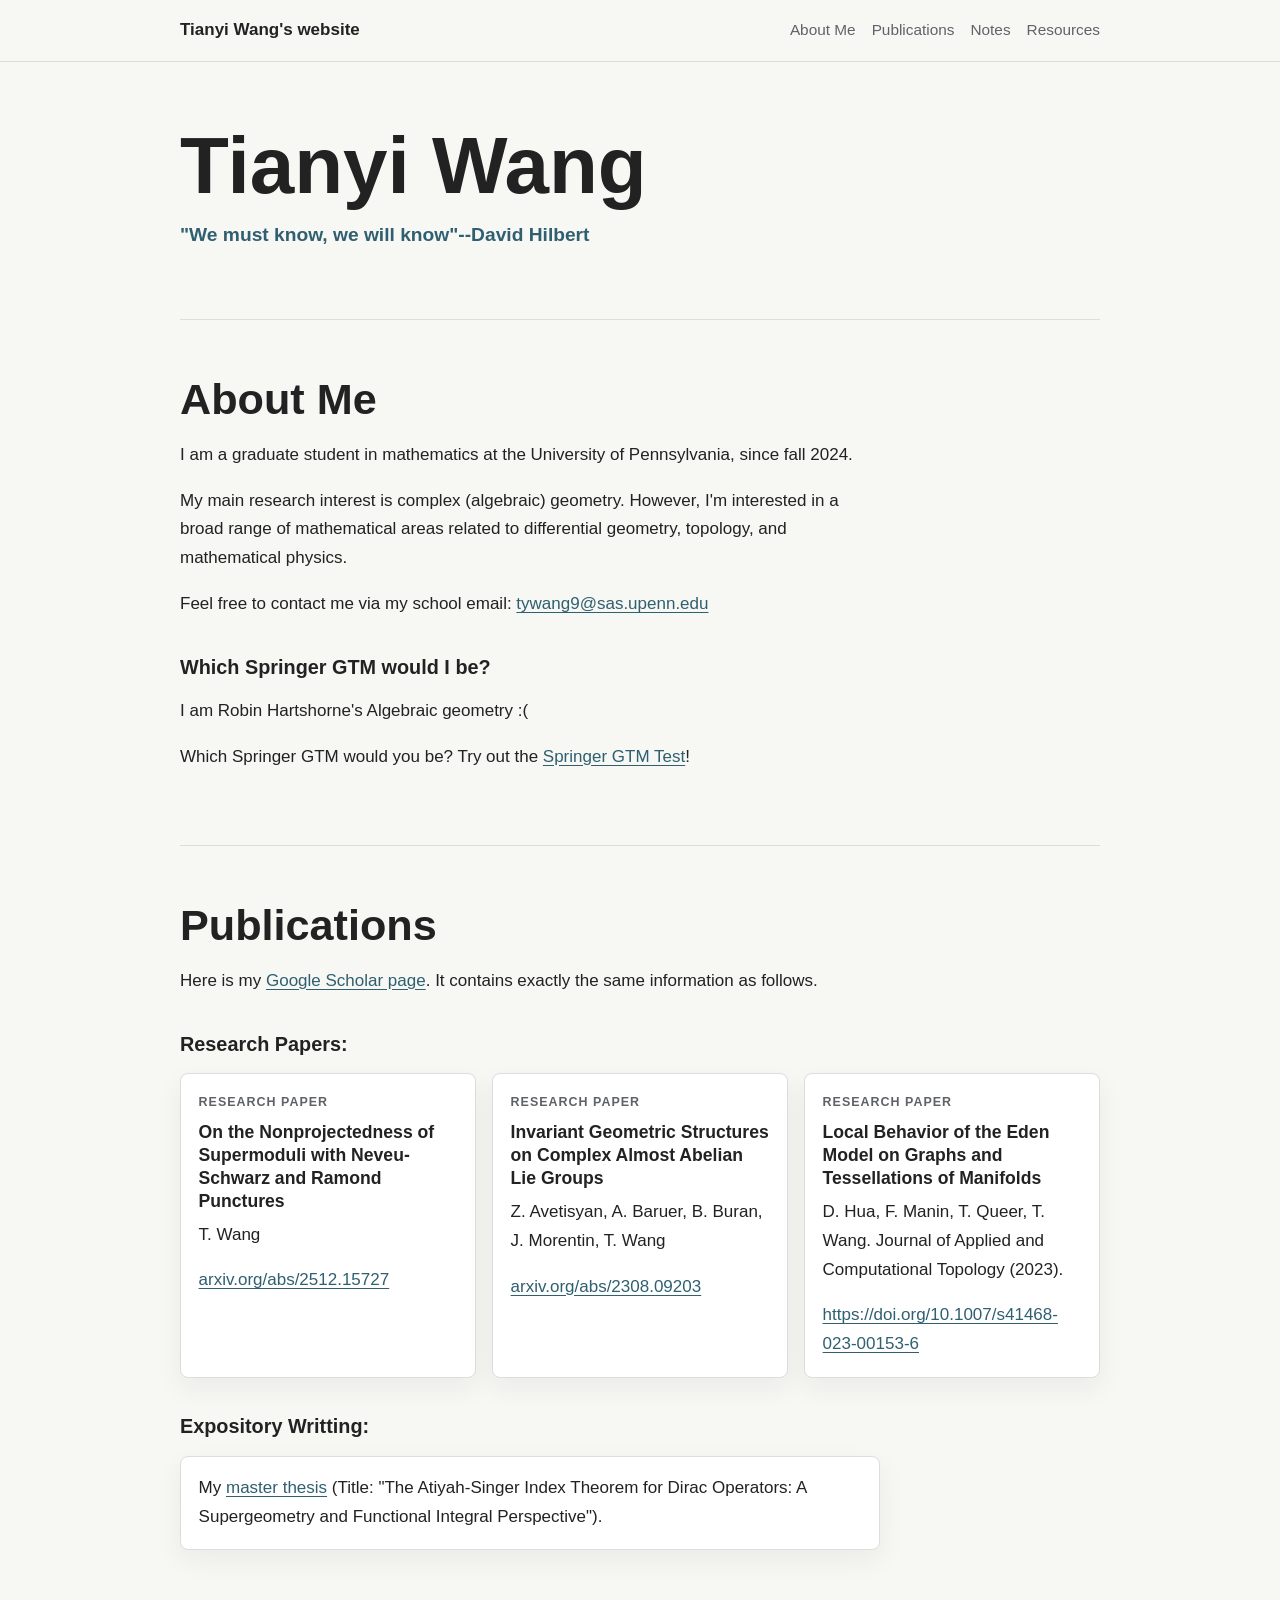
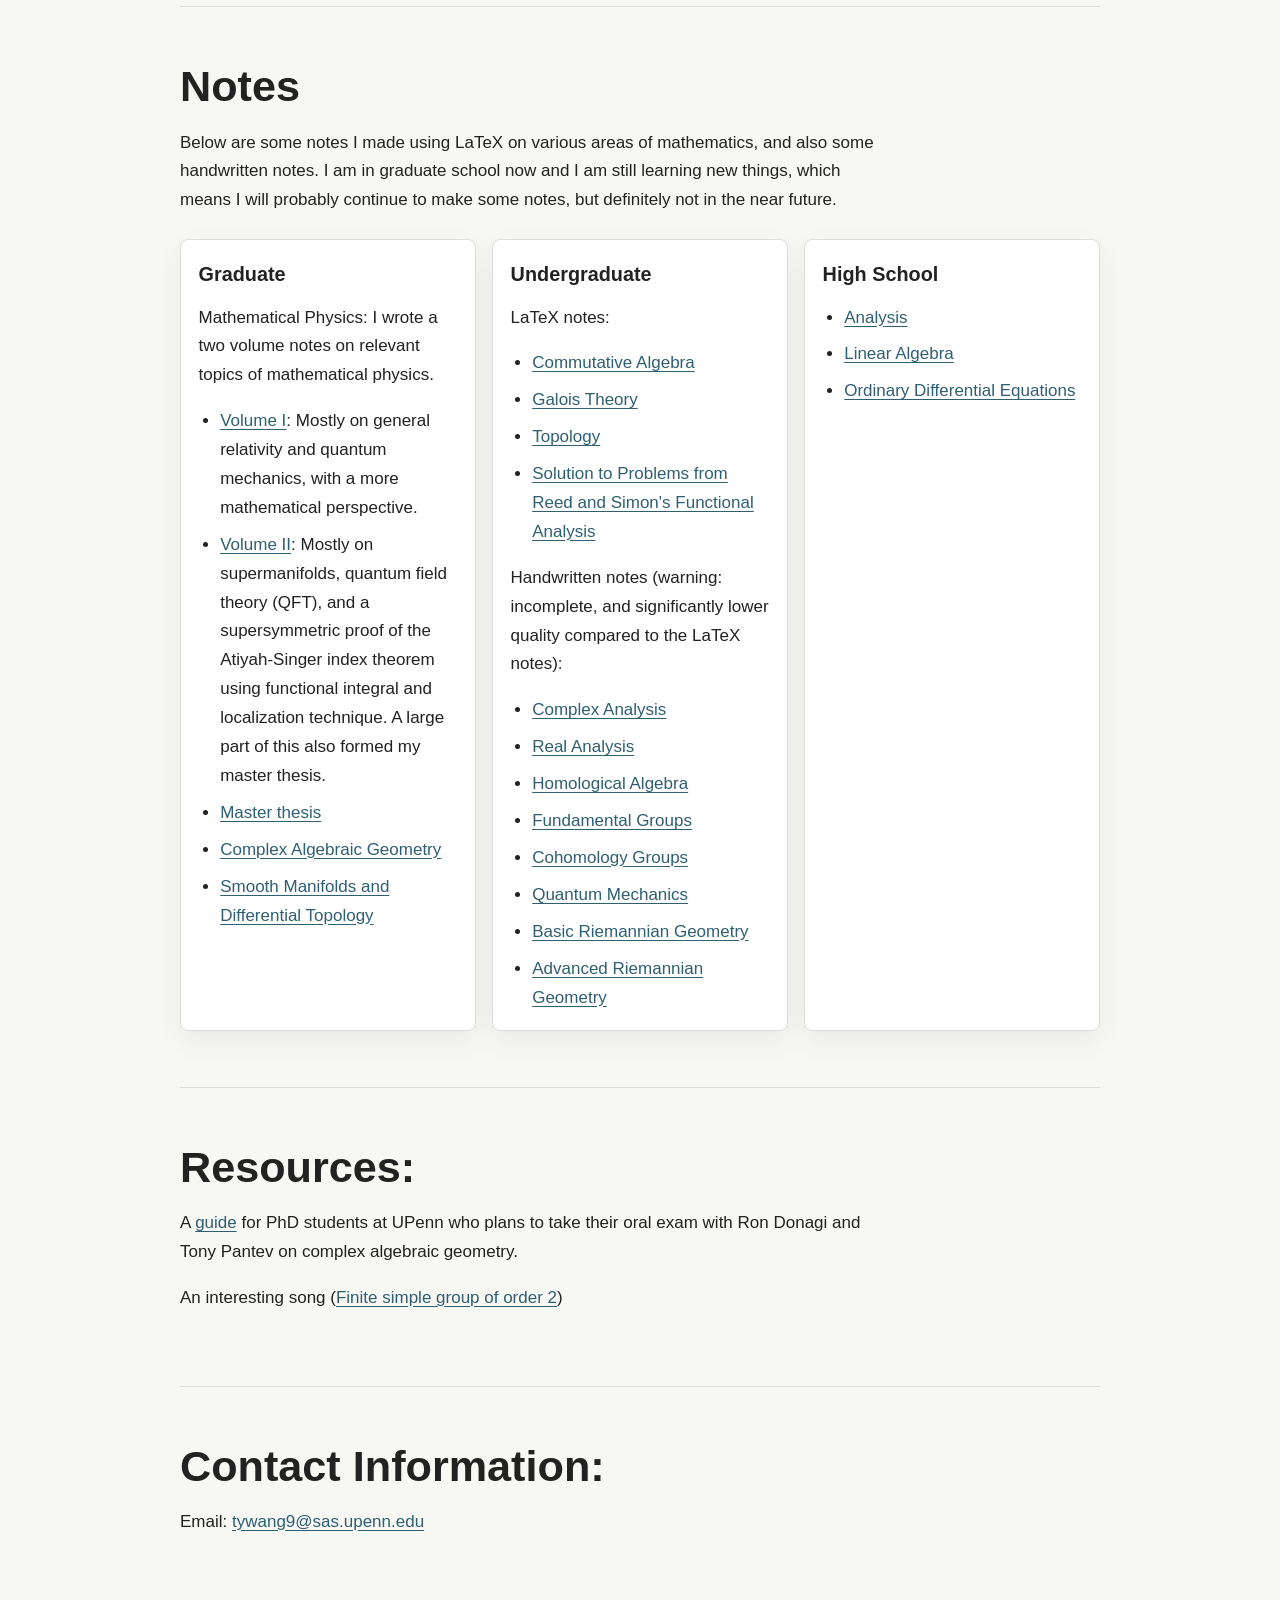
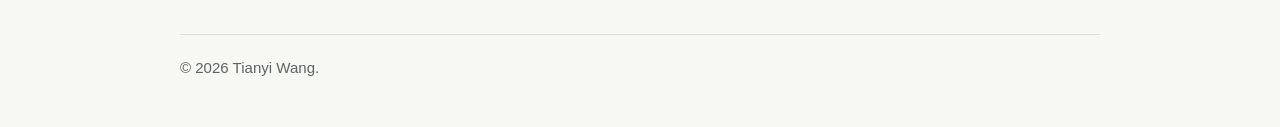
==== commit 07908e86: "Host notes PDFs locally" ====
--- a/index.html
+++ b/index.html
@@ -60,33 +60,36 @@
         </p>
 
         <h3>Research Papers:</h3>
-        <ul class="publication-list">
-          <li>
-            T. Wang, "On the Nonprojectedness of Supermoduli with
-            Neveu-Schwarz and Ramond Punctures".
+        <div class="card-grid publication-list">
+          <article class="card">
+            <p class="card-label">Research Paper</p>
+            <h4>On the Nonprojectedness of Supermoduli with Neveu-Schwarz and Ramond Punctures</h4>
+            <p>T. Wang</p>
             <a href="https://arxiv.org/abs/2512.15727" target="_blank" rel="noreferrer">arxiv.org/abs/2512.15727</a>
-          </li>
-          <li>
-            Z. Avetisyan, A. Baruer, B. Buran, J. Morentin, T. Wang,
-            "Invariant Geometric Structures on Complex Almost Abelian Lie
-            Groups".
+          </article>
+          <article class="card">
+            <p class="card-label">Research Paper</p>
+            <h4>Invariant Geometric Structures on Complex Almost Abelian Lie Groups</h4>
+            <p>Z. Avetisyan, A. Baruer, B. Buran, J. Morentin, T. Wang</p>
             <a href="https://arxiv.org/abs/2308.09203" target="_blank" rel="noreferrer">arxiv.org/abs/2308.09203</a>
-          </li>
-          <li>
-            D. Hua, F. Manin, T. Queer, T. Wang, "Local Behavior of the Eden
-            Model on Graphs and Tessellations of Manifolds", Journal of Applied
-            and Computational Topology (2023).
+          </article>
+          <article class="card">
+            <p class="card-label">Research Paper</p>
+            <h4>Local Behavior of the Eden Model on Graphs and Tessellations of Manifolds</h4>
+            <p>D. Hua, F. Manin, T. Queer, T. Wang. Journal of Applied and Computational Topology (2023).</p>
             <a href="https://doi.org/10.1007/s41468-023-00153-6" target="_blank" rel="noreferrer">https://doi.org/10.1007/s41468-023-00153-6</a>
-          </li>
-        </ul>
+          </article>
+        </div>
 
         <h3>Expository Writting:</h3>
-        <p>
-          My
-          <a href="https://drive.google.com/file/d/1Pi1656WNAoaz1kFE442OzOb8KSbhVOpn/view?usp=sharing" target="_blank" rel="noreferrer">master thesis</a>
-          (Title: "The Atiyah-Singer Index Theorem for Dirac Operators: A
-          Supergeometry and Functional Integral Perspective").
-        </p>
+        <article class="card single-card">
+          <p>
+            My
+            <a href="pdfs/master-thesis.pdf" target="_blank" rel="noreferrer">master thesis</a>
+            (Title: "The Atiyah-Singer Index Theorem for Dirac Operators: A
+            Supergeometry and Functional Integral Perspective").
+          </p>
+        </article>
       </section>
 
       <section id="notes" class="section">
@@ -98,61 +101,66 @@
           continue to make some notes, but definitely not in the near future.
         </p>
 
-        <h3>Graduate</h3>
-        <p>
-          Mathematical Physics: I wrote a two volume notes on relevant topics
-          of mathematical physics.
-        </p>
-        <ul>
-          <li>
-            <a href="https://drive.google.com/file/d/1V4ZUv7ATD-bBB-f2REYpT0gpWGbdazSu/view?usp=sharing" target="_blank" rel="noreferrer">Volume I</a>:
-            Mostly on general relativity and quantum mechanics, with a more
-            mathematical perspective.
-          </li>
-          <li>
-            <a href="https://drive.google.com/file/d/1O6NHu1EbOljXppW2fo2yBFBatajG95dR/view?usp=sharing" target="_blank" rel="noreferrer">Volume II</a>:
-            Mostly on supermanifolds, quantum field theory (QFT), and a
-            supersymmetric proof of the Atiyah-Singer index theorem using
-            functional integral and localization technique. A large part of
-            this also formed my master thesis.
-          </li>
-          <li>
-            <a href="https://drive.google.com/file/d/11THbLBRabpWn-z8A4U-XsaNV4ixsrMQj/view?usp=sharing" target="_blank" rel="noreferrer">Complex Algebraic Geometry</a>
-          </li>
-          <li>
-            <a href="https://drive.google.com/file/d/1CTdPs202FHgcrSz7LVkIkRbwPF2RGDJv/view?usp=sharing" target="_blank" rel="noreferrer">Smooth Manifolds and Differential Topology</a>
-          </li>
-        </ul>
+        <div class="note-groups">
+          <article class="card note-card">
+            <h3>Graduate</h3>
+            <p>
+              Mathematical Physics: I wrote a two volume notes on relevant
+              topics of mathematical physics.
+            </p>
+            <ul>
+              <li>
+                <a href="pdfs/mathematical-physics-volume-i.pdf" target="_blank" rel="noreferrer">Volume I</a>:
+                Mostly on general relativity and quantum mechanics, with a more
+                mathematical perspective.
+              </li>
+              <li>
+                <a href="pdfs/mathematical-physics-volume-ii.pdf" target="_blank" rel="noreferrer">Volume II</a>:
+                Mostly on supermanifolds, quantum field theory (QFT), and a
+                supersymmetric proof of the Atiyah-Singer index theorem using
+                functional integral and localization technique. A large part of
+                this also formed my master thesis.
+              </li>
+              <li><a href="pdfs/master-thesis.pdf" target="_blank" rel="noreferrer">Master thesis</a></li>
+              <li><a href="pdfs/complex-algebraic-geometry.pdf" target="_blank" rel="noreferrer">Complex Algebraic Geometry</a></li>
+              <li><a href="pdfs/smooth-manifolds-differential-topology.pdf" target="_blank" rel="noreferrer">Smooth Manifolds and Differential Topology</a></li>
+            </ul>
+          </article>
 
-        <h3>Undergraduate</h3>
-        <p>LaTeX notes:</p>
-        <ul>
-          <li><a href="https://drive.google.com/file/d/1c7gCq_XkL7ybjNN82xIchQfiH0Xty11E/view?usp=sharing" target="_blank" rel="noreferrer">Commutative Algebra</a></li>
-          <li><a href="https://drive.google.com/file/d/1mpC3351XuQ8Yrhq7a6ueKvIB401HGjPG/view?usp=drive_link" target="_blank" rel="noreferrer">Galois Theory</a></li>
-          <li><a href="https://drive.google.com/file/d/13aaFoG5xBD9Q8axxGTjDv6AcOsHyuHnA/view?usp=drive_link" target="_blank" rel="noreferrer">Topology</a></li>
-          <li><a href="https://drive.google.com/file/d/1ANp-5PQVVGMV-Up04VG9D8eQD6KMvtQ2/view?usp=drive_link" target="_blank" rel="noreferrer">Solution to Problems from Reed and Simon's Functional Analysis</a></li>
-        </ul>
-        <p>
-          Handwritten notes (warning: incomplete, and significantly lower
-          quality compared to the LaTeX notes):
-        </p>
-        <ul>
-          <li><a href="https://drive.google.com/file/d/1QkokLjboHJrLpppVrHHdW_Hs2RX4wR3u/view?usp=sharing" target="_blank" rel="noreferrer">Complex Analysis</a></li>
-          <li><a href="https://drive.google.com/file/d/1doRWCE0K3PHVo6TSR5T9LJKlb2hYIPH7/view?usp=sharing" target="_blank" rel="noreferrer">Real Analysis</a></li>
-          <li><a href="https://drive.google.com/file/d/11tdPbdyF6qPjw9C888S7l2EFoMNmMVyC/view?usp=sharing" target="_blank" rel="noreferrer">Homological Algebra</a></li>
-          <li><a href="https://drive.google.com/file/d/1Imb0Sz5SSH1enw441pWsmljX26n2h1cU/view?usp=sharing" target="_blank" rel="noreferrer">Fundamental Groups</a></li>
-          <li><a href="https://drive.google.com/file/d/1100Jn5ZK-VAaJTt1sz_EFiOdcg-AmYU4/view?usp=sharing" target="_blank" rel="noreferrer">Cohomology Groups</a></li>
-          <li><a href="https://drive.google.com/file/d/1G-uzbThSof62sqkygnRd3yHjpwZ0F_D7/view?usp=sharing" target="_blank" rel="noreferrer">Quantum Mechanics</a></li>
-          <li><a href="https://drive.google.com/file/d/1_l-54GzIzS0MGQ_rfCuo5vUL3yW6cWA1/view?usp=sharing" target="_blank" rel="noreferrer">Basic Riemannian Geometry</a></li>
-          <li><a href="https://drive.google.com/file/d/1hhS2N68kiQh5rMnXHAzYipAn9a6qfTym/view?usp=sharing" target="_blank" rel="noreferrer">Advanced Riemannian Geometry</a></li>
-        </ul>
+          <article class="card note-card">
+            <h3>Undergraduate</h3>
+            <p>LaTeX notes:</p>
+            <ul>
+              <li><a href="pdfs/commutative-algebra.pdf" target="_blank" rel="noreferrer">Commutative Algebra</a></li>
+              <li><a href="pdfs/galois-theory.pdf" target="_blank" rel="noreferrer">Galois Theory</a></li>
+              <li><a href="pdfs/topology.pdf" target="_blank" rel="noreferrer">Topology</a></li>
+              <li><a href="pdfs/reed-simon-functional-analysis-problems.pdf" target="_blank" rel="noreferrer">Solution to Problems from Reed and Simon's Functional Analysis</a></li>
+            </ul>
+            <p>
+              Handwritten notes (warning: incomplete, and significantly lower
+              quality compared to the LaTeX notes):
+            </p>
+            <ul>
+              <li><a href="pdfs/complex-analysis.pdf" target="_blank" rel="noreferrer">Complex Analysis</a></li>
+              <li><a href="pdfs/real-analysis.pdf" target="_blank" rel="noreferrer">Real Analysis</a></li>
+              <li><a href="pdfs/homological-algebra.pdf" target="_blank" rel="noreferrer">Homological Algebra</a></li>
+              <li><a href="pdfs/fundamental-groups.pdf" target="_blank" rel="noreferrer">Fundamental Groups</a></li>
+              <li><a href="pdfs/cohomology-groups.pdf" target="_blank" rel="noreferrer">Cohomology Groups</a></li>
+              <li><a href="pdfs/quantum-mechanics.pdf" target="_blank" rel="noreferrer">Quantum Mechanics</a></li>
+              <li><a href="pdfs/basic-riemannian-geometry.pdf" target="_blank" rel="noreferrer">Basic Riemannian Geometry</a></li>
+              <li><a href="pdfs/advanced-riemannian-geometry.pdf" target="_blank" rel="noreferrer">Advanced Riemannian Geometry</a></li>
+            </ul>
+          </article>
 
-        <h3>High School</h3>
-        <ul>
-          <li><a href="https://drive.google.com/file/d/1nt5zwahEola-EoupC0BTQJXXpcF3P46-/view?usp=drive_link" target="_blank" rel="noreferrer">Analysis</a></li>
-          <li><a href="https://drive.google.com/file/d/18OXU0G7BsrTeVfA7H1JJRxA-s_ViRo1A/view?usp=drive_link" target="_blank" rel="noreferrer">Linear Algebra</a></li>
-          <li><a href="https://drive.google.com/file/d/16NrvIDSRBeO4lhwzUH34S3r7JnYGs5wy/view?usp=drive_link" target="_blank" rel="noreferrer">Ordinary Differential Equations</a></li>
-        </ul>
+          <article class="card note-card">
+            <h3>High School</h3>
+            <ul>
+              <li><a href="pdfs/analysis.pdf" target="_blank" rel="noreferrer">Analysis</a></li>
+              <li><a href="pdfs/linear-algebra.pdf" target="_blank" rel="noreferrer">Linear Algebra</a></li>
+              <li><a href="pdfs/ordinary-differential-equations.pdf" target="_blank" rel="noreferrer">Ordinary Differential Equations</a></li>
+            </ul>
+          </article>
+        </div>
       </section>
 
       <section id="resources" class="section">
--- a/styles.css
+++ b/styles.css
@@ -82,6 +82,7 @@
 h1,
 h2,
 h3,
+h4,
 p {
   margin-top: 0;
 }
@@ -101,6 +102,12 @@
 h3 {
   margin: 2rem 0 0.75rem;
   font-size: 1.24rem;
+}
+
+h4 {
+  margin-bottom: 0.5rem;
+  font-size: 1.1rem;
+  line-height: 1.3;
 }
 
 .quote {
@@ -127,7 +134,56 @@
 }
 
 .publication-list {
-  gap: 0.85rem;
+  margin-bottom: 1.5rem;
+}
+
+.card-grid,
+.note-groups {
+  display: grid;
+  gap: 1rem;
+}
+
+.card-grid {
+  grid-template-columns: repeat(3, minmax(0, 1fr));
+}
+
+.note-groups {
+  grid-template-columns: repeat(3, minmax(0, 1fr));
+  margin-top: 1.5rem;
+}
+
+.card {
+  border: 1px solid var(--line);
+  border-radius: 8px;
+  background: var(--surface);
+  padding: 1.1rem;
+  box-shadow: 0 10px 28px rgba(34, 34, 34, 0.06);
+}
+
+.card p:last-child,
+.card ul:last-child {
+  margin-bottom: 0;
+}
+
+.card-label {
+  margin-bottom: 0.5rem;
+  color: var(--muted);
+  font-size: 0.78rem;
+  font-weight: 700;
+  letter-spacing: 0.08em;
+  text-transform: uppercase;
+}
+
+.single-card {
+  max-width: 74ch;
+}
+
+.note-card h3 {
+  margin-top: 0;
+}
+
+.note-card ul {
+  gap: 0.5rem;
 }
 
 .contact-section {
@@ -160,4 +216,9 @@
   .intro {
     padding-top: 2.5rem;
   }
-}
+
+  .card-grid,
+  .note-groups {
+    grid-template-columns: 1fr;
+  }
+}
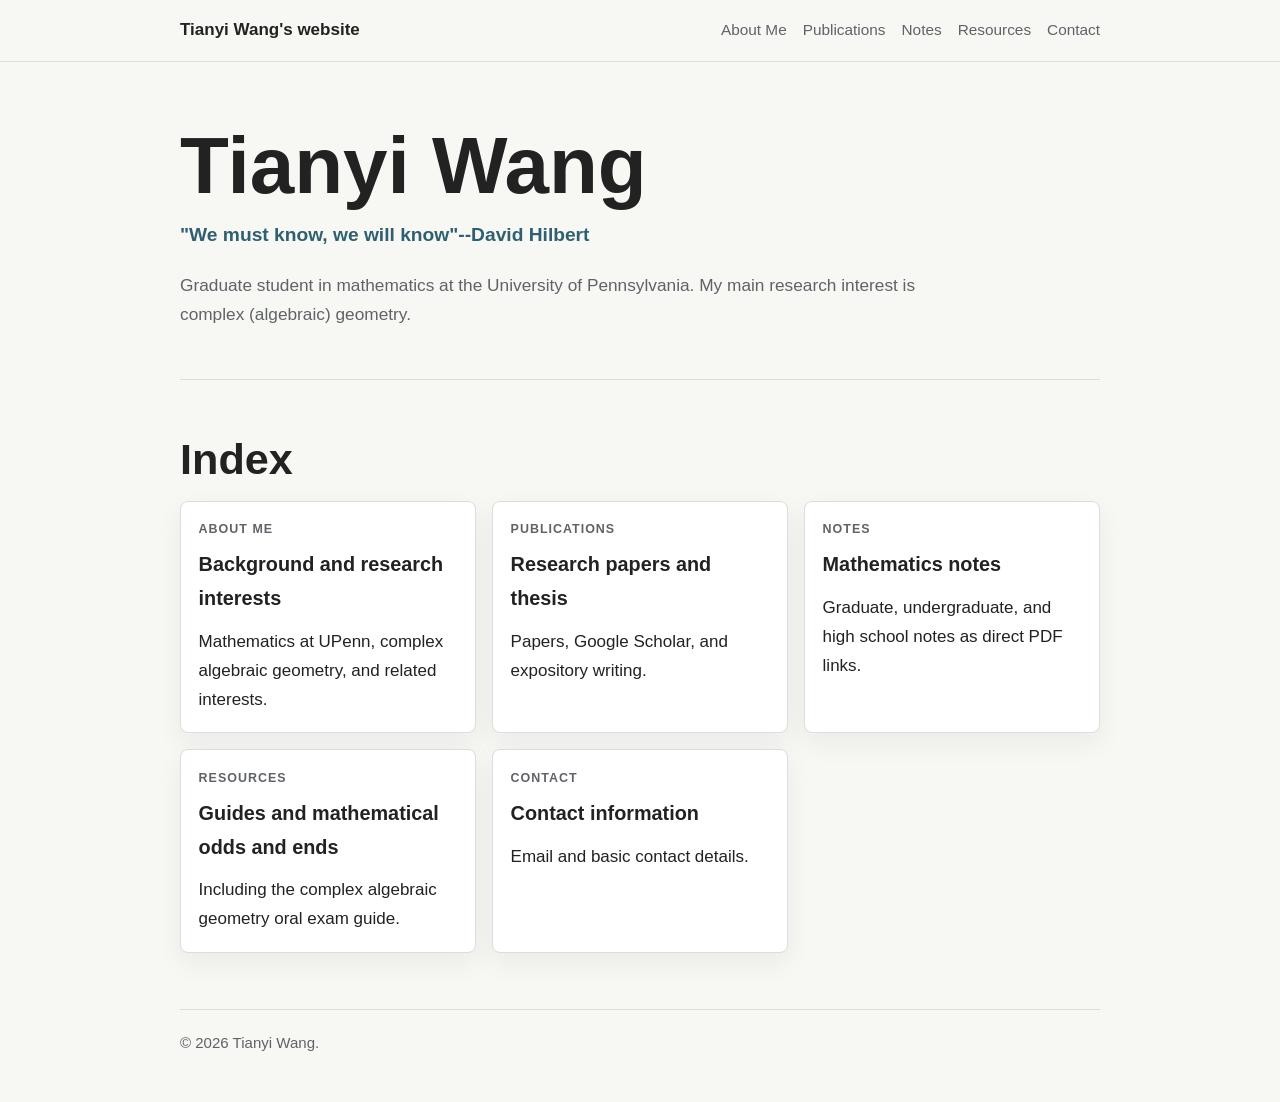
==== commit 38182bd8: "Split site into pages" ====
--- a/index.html
+++ b/index.html
@@ -4,182 +4,60 @@
     <meta charset="utf-8" />
     <meta name="viewport" content="width=device-width, initial-scale=1" />
     <title>Tianyi Wang's website</title>
-    <meta
-      name="description"
-      content="Tianyi Wang's academic website."
-    />
+    <meta name="description" content="Tianyi Wang's academic website." />
     <link rel="stylesheet" href="styles.css" />
   </head>
   <body>
     <header class="site-header">
-      <a class="brand" href="#home">Tianyi Wang's website</a>
+      <a class="brand" href="index.html">Tianyi Wang's website</a>
       <nav class="nav" aria-label="Main navigation">
-        <a href="#about-me">About Me</a>
-        <a href="#publications">Publications</a>
-        <a href="#notes">Notes</a>
-        <a href="#resources">Resources</a>
+        <a href="about.html">About Me</a>
+        <a href="publications.html">Publications</a>
+        <a href="notes.html">Notes</a>
+        <a href="resources.html">Resources</a>
+        <a href="contact.html">Contact</a>
       </nav>
     </header>
 
-    <main id="home">
-      <section class="intro">
+    <main>
+      <section class="intro home-intro">
         <h1>Tianyi Wang</h1>
         <p class="quote">"We must know, we will know"--David Hilbert</p>
-      </section>
-
-      <section id="about-me" class="section">
-        <h2>About Me</h2>
-        <p>
-          I am a graduate student in mathematics at the University of
-          Pennsylvania, since fall 2024.
-        </p>
-        <p>
-          My main research interest is complex (algebraic) geometry. However,
-          I'm interested in a broad range of mathematical areas related to
-          differential geometry, topology, and mathematical physics.
-        </p>
-        <p>
-          Feel free to contact me via my school email:
-          <a href="mailto:tywang9@sas.upenn.edu">tywang9@sas.upenn.edu</a>
-        </p>
-
-        <h3>Which Springer GTM would I be?</h3>
-        <p>I am Robin Hartshorne's Algebraic geometry :(</p>
-        <p>
-          Which Springer GTM would you be? Try out the
-          <a href="https://math.jhu.edu/~savitt/GTM.html" target="_blank" rel="noreferrer">Springer GTM Test</a>!
+        <p class="lede">
+          Graduate student in mathematics at the University of Pennsylvania.
+          My main research interest is complex (algebraic) geometry.
         </p>
       </section>
 
-      <section id="publications" class="section">
-        <h2>Publications</h2>
-        <p>
-          Here is my
-          <a href="https://scholar.google.co.uk/citations?hl=en&user=84svzwEAAAAJ&view_op=list_works&gmla=AFix5MYh0iCfLg8Pz-vdYxTahmrRDMb_1uaSt-c655uAK-3VF21x9kU-ruagz3Qpng_AXaycxEXUGRQoW6rIzkxbvWcRbX8q6XTKzQ" target="_blank" rel="noreferrer">Google Scholar page</a>.
-          It contains exactly the same information as follows.
-        </p>
-
-        <h3>Research Papers:</h3>
-        <div class="card-grid publication-list">
-          <article class="card">
-            <p class="card-label">Research Paper</p>
-            <h4>On the Nonprojectedness of Supermoduli with Neveu-Schwarz and Ramond Punctures</h4>
-            <p>T. Wang</p>
-            <a href="https://arxiv.org/abs/2512.15727" target="_blank" rel="noreferrer">arxiv.org/abs/2512.15727</a>
-          </article>
-          <article class="card">
-            <p class="card-label">Research Paper</p>
-            <h4>Invariant Geometric Structures on Complex Almost Abelian Lie Groups</h4>
-            <p>Z. Avetisyan, A. Baruer, B. Buran, J. Morentin, T. Wang</p>
-            <a href="https://arxiv.org/abs/2308.09203" target="_blank" rel="noreferrer">arxiv.org/abs/2308.09203</a>
-          </article>
-          <article class="card">
-            <p class="card-label">Research Paper</p>
-            <h4>Local Behavior of the Eden Model on Graphs and Tessellations of Manifolds</h4>
-            <p>D. Hua, F. Manin, T. Queer, T. Wang. Journal of Applied and Computational Topology (2023).</p>
-            <a href="https://doi.org/10.1007/s41468-023-00153-6" target="_blank" rel="noreferrer">https://doi.org/10.1007/s41468-023-00153-6</a>
-          </article>
+      <section class="section">
+        <h2>Index</h2>
+        <div class="home-grid">
+          <a class="card page-card" href="about.html">
+            <p class="card-label">About Me</p>
+            <h3>Background and research interests</h3>
+            <p>Mathematics at UPenn, complex algebraic geometry, and related interests.</p>
+          </a>
+          <a class="card page-card" href="publications.html">
+            <p class="card-label">Publications</p>
+            <h3>Research papers and thesis</h3>
+            <p>Papers, Google Scholar, and expository writing.</p>
+          </a>
+          <a class="card page-card" href="notes.html">
+            <p class="card-label">Notes</p>
+            <h3>Mathematics notes</h3>
+            <p>Graduate, undergraduate, and high school notes as direct PDF links.</p>
+          </a>
+          <a class="card page-card" href="resources.html">
+            <p class="card-label">Resources</p>
+            <h3>Guides and mathematical odds and ends</h3>
+            <p>Including the complex algebraic geometry oral exam guide.</p>
+          </a>
+          <a class="card page-card" href="contact.html">
+            <p class="card-label">Contact</p>
+            <h3>Contact information</h3>
+            <p>Email and basic contact details.</p>
+          </a>
         </div>
-
-        <h3>Expository Writting:</h3>
-        <article class="card single-card">
-          <p>
-            My
-            <a href="pdfs/master-thesis.pdf" target="_blank" rel="noreferrer">master thesis</a>
-            (Title: "The Atiyah-Singer Index Theorem for Dirac Operators: A
-            Supergeometry and Functional Integral Perspective").
-          </p>
-        </article>
-      </section>
-
-      <section id="notes" class="section">
-        <h2>Notes</h2>
-        <p>
-          Below are some notes I made using LaTeX on various areas of
-          mathematics, and also some handwritten notes. I am in graduate school
-          now and I am still learning new things, which means I will probably
-          continue to make some notes, but definitely not in the near future.
-        </p>
-
-        <div class="note-groups">
-          <article class="card note-card">
-            <h3>Graduate</h3>
-            <p>
-              Mathematical Physics: I wrote a two volume notes on relevant
-              topics of mathematical physics.
-            </p>
-            <ul>
-              <li>
-                <a href="pdfs/mathematical-physics-volume-i.pdf" target="_blank" rel="noreferrer">Volume I</a>:
-                Mostly on general relativity and quantum mechanics, with a more
-                mathematical perspective.
-              </li>
-              <li>
-                <a href="pdfs/mathematical-physics-volume-ii.pdf" target="_blank" rel="noreferrer">Volume II</a>:
-                Mostly on supermanifolds, quantum field theory (QFT), and a
-                supersymmetric proof of the Atiyah-Singer index theorem using
-                functional integral and localization technique. A large part of
-                this also formed my master thesis.
-              </li>
-              <li><a href="pdfs/master-thesis.pdf" target="_blank" rel="noreferrer">Master thesis</a></li>
-              <li><a href="pdfs/complex-algebraic-geometry.pdf" target="_blank" rel="noreferrer">Complex Algebraic Geometry</a></li>
-              <li><a href="pdfs/smooth-manifolds-differential-topology.pdf" target="_blank" rel="noreferrer">Smooth Manifolds and Differential Topology</a></li>
-            </ul>
-          </article>
-
-          <article class="card note-card">
-            <h3>Undergraduate</h3>
-            <p>LaTeX notes:</p>
-            <ul>
-              <li><a href="pdfs/commutative-algebra.pdf" target="_blank" rel="noreferrer">Commutative Algebra</a></li>
-              <li><a href="pdfs/galois-theory.pdf" target="_blank" rel="noreferrer">Galois Theory</a></li>
-              <li><a href="pdfs/topology.pdf" target="_blank" rel="noreferrer">Topology</a></li>
-              <li><a href="pdfs/reed-simon-functional-analysis-problems.pdf" target="_blank" rel="noreferrer">Solution to Problems from Reed and Simon's Functional Analysis</a></li>
-            </ul>
-            <p>
-              Handwritten notes (warning: incomplete, and significantly lower
-              quality compared to the LaTeX notes):
-            </p>
-            <ul>
-              <li><a href="pdfs/complex-analysis.pdf" target="_blank" rel="noreferrer">Complex Analysis</a></li>
-              <li><a href="pdfs/real-analysis.pdf" target="_blank" rel="noreferrer">Real Analysis</a></li>
-              <li><a href="pdfs/homological-algebra.pdf" target="_blank" rel="noreferrer">Homological Algebra</a></li>
-              <li><a href="pdfs/fundamental-groups.pdf" target="_blank" rel="noreferrer">Fundamental Groups</a></li>
-              <li><a href="pdfs/cohomology-groups.pdf" target="_blank" rel="noreferrer">Cohomology Groups</a></li>
-              <li><a href="pdfs/quantum-mechanics.pdf" target="_blank" rel="noreferrer">Quantum Mechanics</a></li>
-              <li><a href="pdfs/basic-riemannian-geometry.pdf" target="_blank" rel="noreferrer">Basic Riemannian Geometry</a></li>
-              <li><a href="pdfs/advanced-riemannian-geometry.pdf" target="_blank" rel="noreferrer">Advanced Riemannian Geometry</a></li>
-            </ul>
-          </article>
-
-          <article class="card note-card">
-            <h3>High School</h3>
-            <ul>
-              <li><a href="pdfs/analysis.pdf" target="_blank" rel="noreferrer">Analysis</a></li>
-              <li><a href="pdfs/linear-algebra.pdf" target="_blank" rel="noreferrer">Linear Algebra</a></li>
-              <li><a href="pdfs/ordinary-differential-equations.pdf" target="_blank" rel="noreferrer">Ordinary Differential Equations</a></li>
-            </ul>
-          </article>
-        </div>
-      </section>
-
-      <section id="resources" class="section">
-        <h2>Resources:</h2>
-        <p>
-          A
-          <a href="https://sites.google.com/view/tianyi-wang/cag" target="_blank" rel="noreferrer">guide</a>
-          for PhD students at UPenn who plans to take their oral exam with Ron
-          Donagi and Tony Pantev on complex algebraic geometry.
-        </p>
-        <p>
-          An interesting song
-          (<a href="https://www.youtube.com/watch?v=BipvGD-LCjU" target="_blank" rel="noreferrer">Finite simple group of order 2</a>)
-        </p>
-      </section>
-
-      <section id="contact" class="section contact-section">
-        <h2>Contact Information:</h2>
-        <p>Email: <a href="mailto:tywang9@sas.upenn.edu">tywang9@sas.upenn.edu</a></p>
       </section>
     </main>
 
--- a/styles.css
+++ b/styles.css
@@ -66,7 +66,8 @@
   text-decoration: none;
 }
 
-.nav a:hover {
+.nav a:hover,
+.nav a.active {
   color: var(--accent);
 }
 
@@ -77,6 +78,10 @@
 
 .intro {
   padding: 4rem 0 3rem;
+}
+
+.home-intro {
+  padding-bottom: 2rem;
 }
 
 h1,
@@ -100,7 +105,7 @@
 }
 
 h3 {
-  margin: 2rem 0 0.75rem;
+  margin: 1.5rem 0 0.75rem;
   font-size: 1.24rem;
 }
 
@@ -121,6 +126,11 @@
   padding: 3.5rem 0;
 }
 
+.first-section {
+  padding-top: 0;
+  border-top: 0;
+}
+
 .section p,
 .section li {
   max-width: 74ch;
@@ -138,12 +148,14 @@
 }
 
 .card-grid,
-.note-groups {
+.note-groups,
+.home-grid {
   display: grid;
   gap: 1rem;
 }
 
-.card-grid {
+.card-grid,
+.home-grid {
   grid-template-columns: repeat(3, minmax(0, 1fr));
 }
 
@@ -160,6 +172,17 @@
   box-shadow: 0 10px 28px rgba(34, 34, 34, 0.06);
 }
 
+.page-card {
+  display: block;
+  color: inherit;
+  text-decoration: none;
+}
+
+.page-card h2,
+.page-card h3 {
+  margin-top: 0;
+}
+
 .card p:last-child,
 .card ul:last-child {
   margin-bottom: 0;
@@ -178,12 +201,71 @@
   max-width: 74ch;
 }
 
+.note-card h2,
 .note-card h3 {
   margin-top: 0;
+  font-size: 1.45rem;
 }
 
 .note-card ul {
   gap: 0.5rem;
+}
+
+.single-grid {
+  grid-template-columns: minmax(0, 1fr);
+  max-width: 40rem;
+}
+
+.lede {
+  max-width: 48rem;
+  color: var(--muted);
+  font-size: 1.08rem;
+}
+
+.guide-layout {
+  display: grid;
+  grid-template-columns: minmax(12rem, 0.34fr) minmax(0, 1fr);
+  gap: 2rem;
+  align-items: start;
+}
+
+.toc {
+  position: sticky;
+  top: 5.5rem;
+  display: grid;
+  gap: 0.55rem;
+  border: 1px solid var(--line);
+  border-radius: 8px;
+  background: var(--surface);
+  padding: 1rem;
+}
+
+.toc h2 {
+  margin-bottom: 0.25rem;
+  font-size: 1.1rem;
+}
+
+.toc a {
+  color: var(--muted);
+  font-size: 0.92rem;
+  text-decoration: none;
+}
+
+.toc a:hover {
+  color: var(--accent);
+}
+
+.guide h2 {
+  margin-top: 3rem;
+  font-size: clamp(1.55rem, 3vw, 2.2rem);
+}
+
+.guide h2:first-child {
+  margin-top: 0;
+}
+
+.guide h3 {
+  margin-top: 2rem;
 }
 
 .contact-section {
@@ -218,7 +300,13 @@
   }
 
   .card-grid,
-  .note-groups {
+  .note-groups,
+  .home-grid,
+  .guide-layout {
     grid-template-columns: 1fr;
   }
-}
+
+  .toc {
+    position: static;
+  }
+}
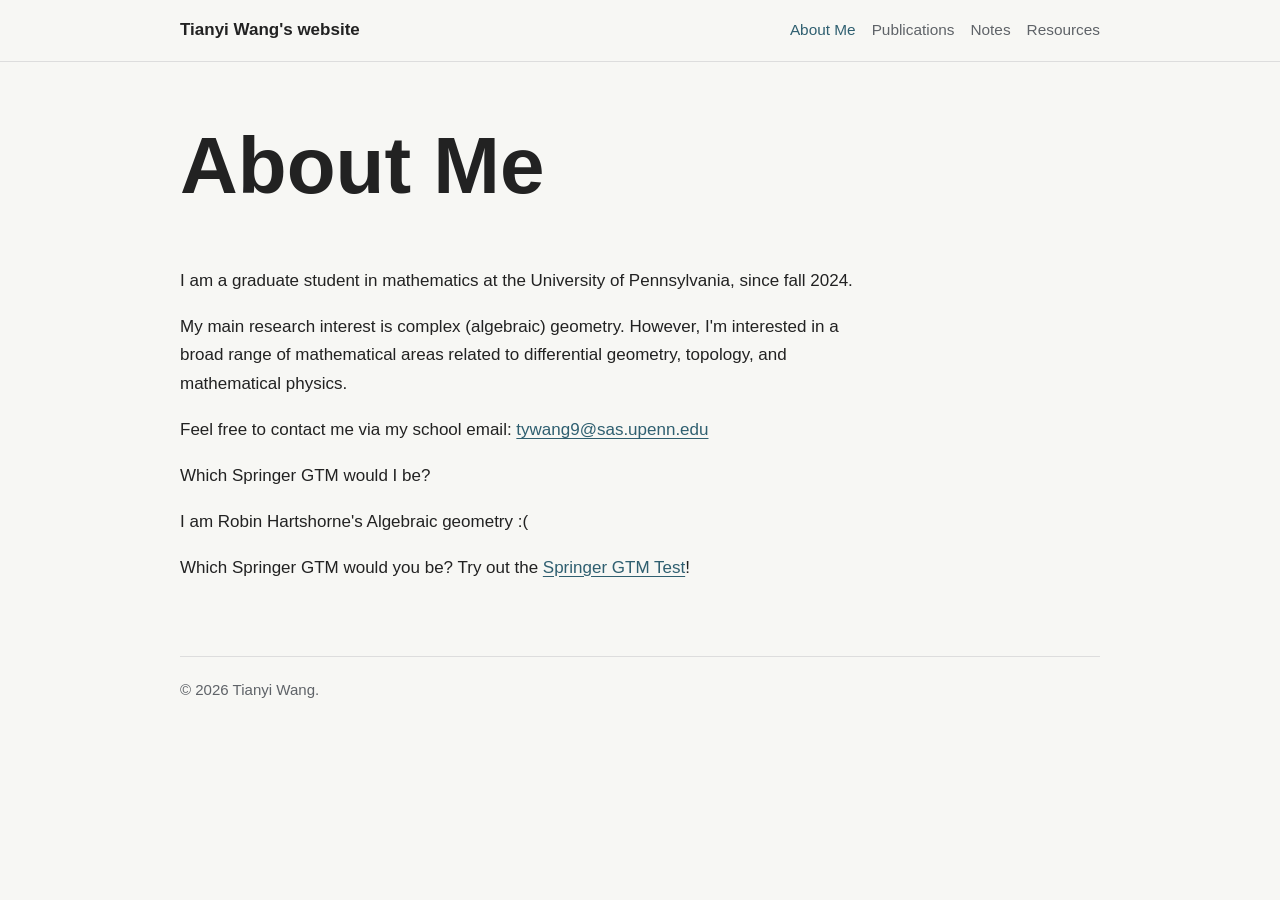
==== commit db4e114d: "Simplify site navigation" ====
--- a/index.html
+++ b/index.html
@@ -2,67 +2,12 @@
 <html lang="en">
   <head>
     <meta charset="utf-8" />
+    <meta http-equiv="refresh" content="0; url=about.html" />
     <meta name="viewport" content="width=device-width, initial-scale=1" />
     <title>Tianyi Wang's website</title>
-    <meta name="description" content="Tianyi Wang's academic website." />
-    <link rel="stylesheet" href="styles.css" />
+    <link rel="canonical" href="about.html" />
   </head>
   <body>
-    <header class="site-header">
-      <a class="brand" href="index.html">Tianyi Wang's website</a>
-      <nav class="nav" aria-label="Main navigation">
-        <a href="about.html">About Me</a>
-        <a href="publications.html">Publications</a>
-        <a href="notes.html">Notes</a>
-        <a href="resources.html">Resources</a>
-        <a href="contact.html">Contact</a>
-      </nav>
-    </header>
-
-    <main>
-      <section class="intro home-intro">
-        <h1>Tianyi Wang</h1>
-        <p class="quote">"We must know, we will know"--David Hilbert</p>
-        <p class="lede">
-          Graduate student in mathematics at the University of Pennsylvania.
-          My main research interest is complex (algebraic) geometry.
-        </p>
-      </section>
-
-      <section class="section">
-        <h2>Index</h2>
-        <div class="home-grid">
-          <a class="card page-card" href="about.html">
-            <p class="card-label">About Me</p>
-            <h3>Background and research interests</h3>
-            <p>Mathematics at UPenn, complex algebraic geometry, and related interests.</p>
-          </a>
-          <a class="card page-card" href="publications.html">
-            <p class="card-label">Publications</p>
-            <h3>Research papers and thesis</h3>
-            <p>Papers, Google Scholar, and expository writing.</p>
-          </a>
-          <a class="card page-card" href="notes.html">
-            <p class="card-label">Notes</p>
-            <h3>Mathematics notes</h3>
-            <p>Graduate, undergraduate, and high school notes as direct PDF links.</p>
-          </a>
-          <a class="card page-card" href="resources.html">
-            <p class="card-label">Resources</p>
-            <h3>Guides and mathematical odds and ends</h3>
-            <p>Including the complex algebraic geometry oral exam guide.</p>
-          </a>
-          <a class="card page-card" href="contact.html">
-            <p class="card-label">Contact</p>
-            <h3>Contact information</h3>
-            <p>Email and basic contact details.</p>
-          </a>
-        </div>
-      </section>
-    </main>
-
-    <footer class="site-footer">
-      <p>© 2026 Tianyi Wang.</p>
-    </footer>
+    <p><a href="about.html">Continue to Tianyi Wang's website.</a></p>
   </body>
 </html>
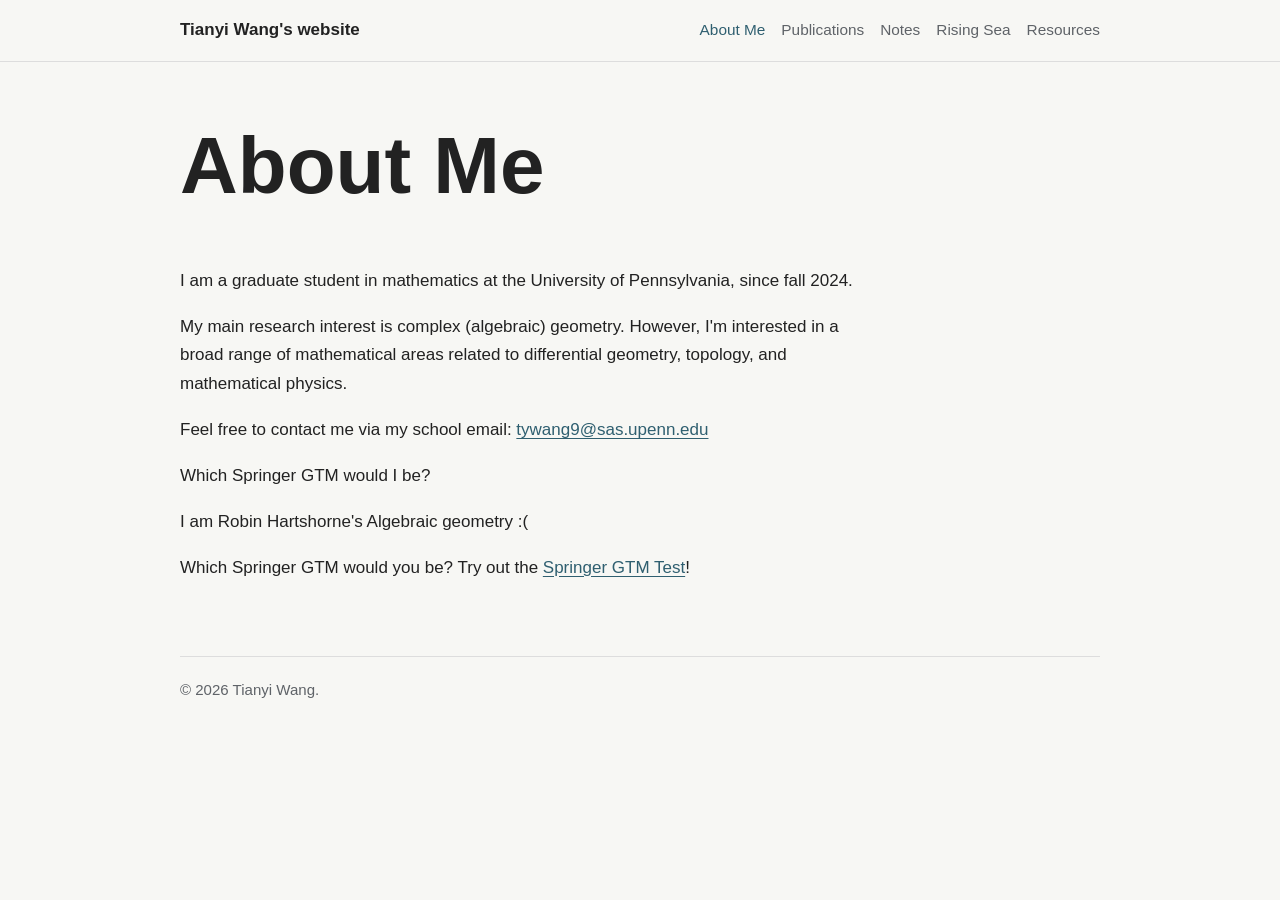
==== commit ad75b18c: "Hide site from search indexing" ====
--- a/index.html
+++ b/index.html
@@ -2,6 +2,7 @@
 <html lang="en">
   <head>
     <meta charset="utf-8" />
+    <meta name="robots" content="noindex, nofollow, noarchive, nosnippet, noimageindex" />
     <meta http-equiv="refresh" content="0; url=about.html" />
     <meta name="viewport" content="width=device-width, initial-scale=1" />
     <title>Tianyi Wang's website</title>
